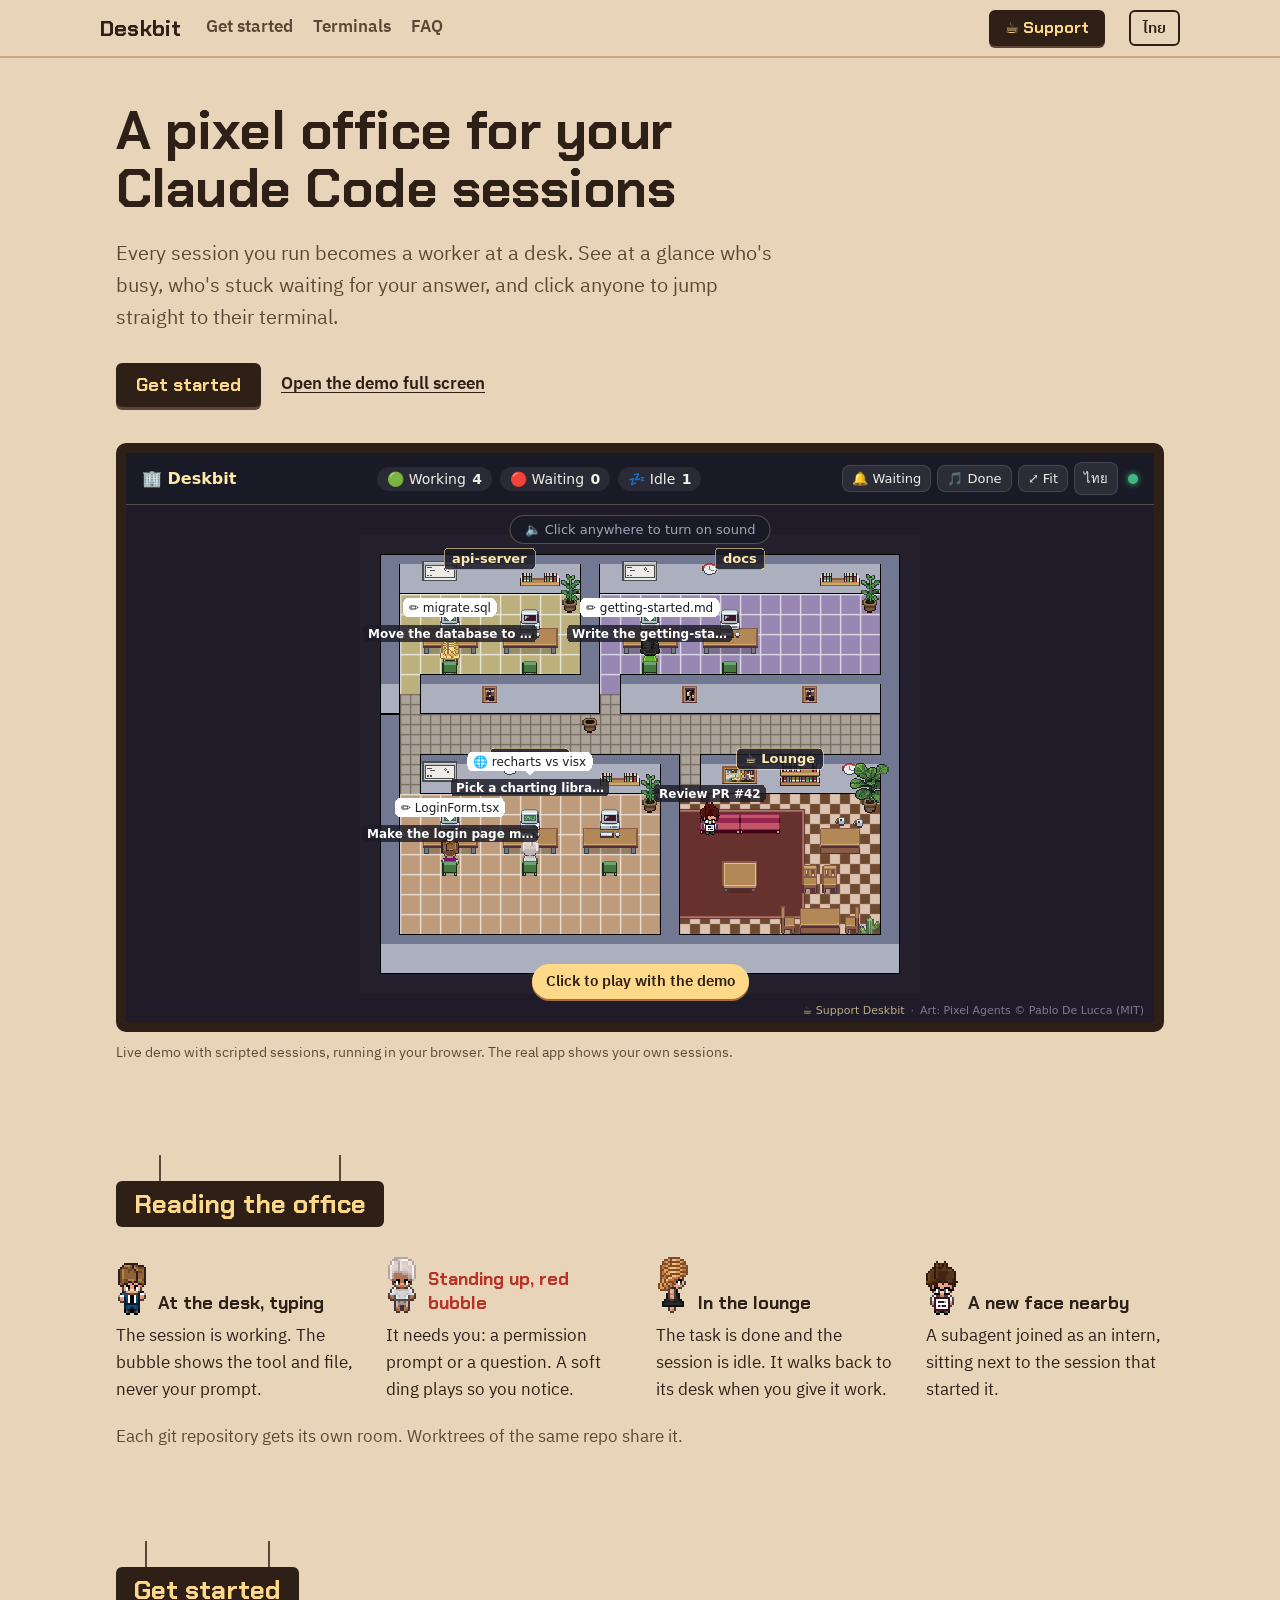
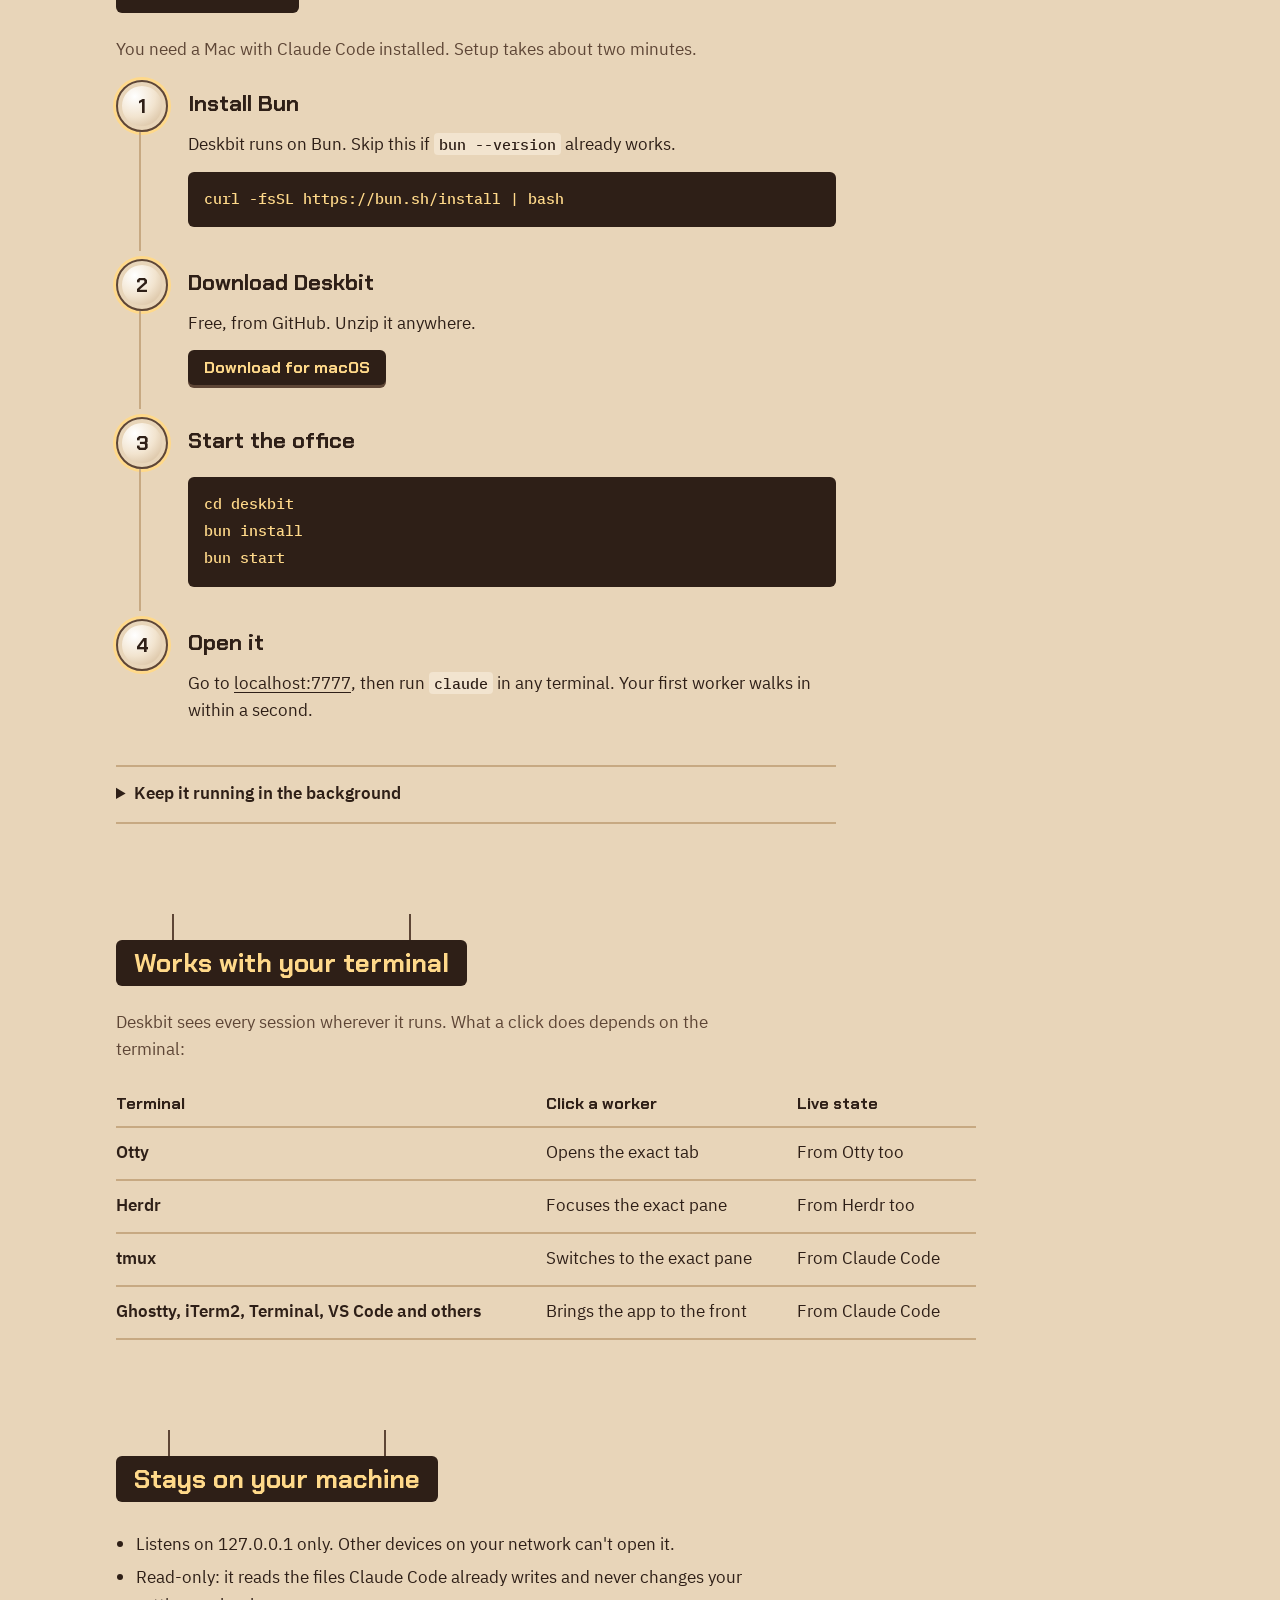
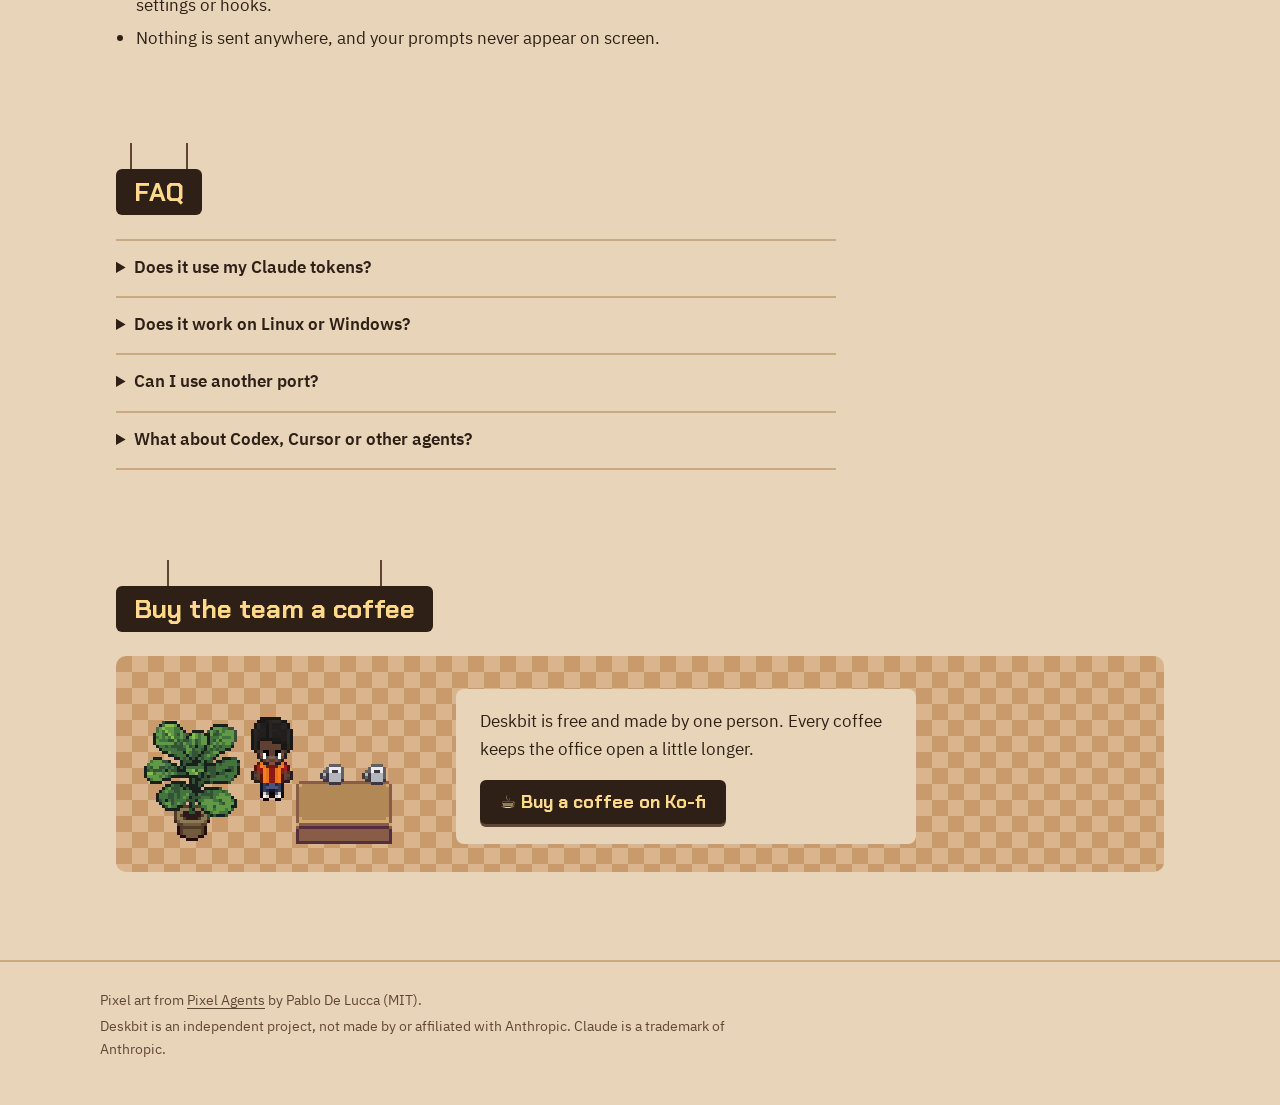
==== index.html @ 95c21952 "Deskbit website 1.0.0 Built from deskbit-app 33d3eb2 (bun scripts/build-site.ts).  Co-Authored-By: C" ====
<!doctype html>
<html lang="en">
  <head>
    <meta charset="utf-8" />
    <meta name="viewport" content="width=device-width, initial-scale=1" />
    <title>Deskbit — a pixel office for your Claude Code sessions</title>
    <meta name="description" content="Every Claude Code session you run becomes a worker at a desk. See who's busy, who's waiting for you, and jump to their terminal." />
    <link rel="icon" href="favicon.ico" sizes="any" />
    <link rel="icon" href="favicon.png" type="image/png" sizes="32x32" />
    <link rel="apple-touch-icon" href="apple-touch-icon.png" />
    <meta name="theme-color" content="#e8d5b9" />
    <meta property="og:type" content="website" />
    <meta property="og:site_name" content="Deskbit" />
    <meta property="og:url" content="https://jrchanakarn.github.io/deskbit/" />
    <meta property="og:title" content="Deskbit — a pixel office for your Claude Code sessions" />
    <meta property="og:description" content="Every session you run becomes a worker at a desk. See who's busy, who needs your answer, and jump to their terminal. Runs on your Mac." />
    <meta property="og:image" content="https://jrchanakarn.github.io/deskbit/og.png" />
    <meta property="og:image:width" content="1200" />
    <meta property="og:image:height" content="630" />
    <meta property="og:image:alt" content="A pixel-art office: rooms named after git repos, workers at desks with speech bubbles, and a lounge." />
    <meta name="twitter:card" content="summary_large_image" />
    <script>
      // pick the language before first paint: ?lang= > saved choice > English
      (function () {
        var asked = new URLSearchParams(location.search).get("lang");
        var saved = null;
        try { saved = localStorage.getItem("deskbit.lang"); } catch (e) {}
        var lang = asked || saved || "en";
        document.documentElement.lang = lang === "th" ? "th" : "en";
      })();
    </script>
    <link rel="preconnect" href="https://fonts.googleapis.com" />
    <link rel="preconnect" href="https://fonts.gstatic.com" crossorigin />
    <link href="https://fonts.googleapis.com/css2?family=Chakra+Petch:wght@500;700&family=IBM+Plex+Mono:wght@500&family=IBM+Plex+Sans+Thai:wght@400;600&display=swap" rel="stylesheet" />
    <link rel="stylesheet" href="site.css" />
  </head>
  <body>
    <header class="bar">
      <a class="logo" href="#top">Deskbit</a>
      <nav>
        <a href="#start"><span data-lang="en">Get started</span><span data-lang="th">เริ่มใช้งาน</span></a>
        <a href="#terminals"><span data-lang="en">Terminals</span><span data-lang="th">เทอร์มินัล</span></a>
        <a href="#faq">FAQ</a>
      </nav>
      <a class="plate small bar-support" href="https://ko-fi.com/jrchanakarn" rel="noopener">☕ <span data-lang="en">Support</span><span data-lang="th">สนับสนุน</span></a>
      <button id="lang" type="button"><span data-lang="en">ไทย</span><span data-lang="th">EN</span></button>
    </header>

    <main id="top">
      <section class="hero">
        <h1>
          <span data-lang="en">A pixel office for your Claude Code sessions</span>
          <span data-lang="th">ออฟฟิศพิกเซลของ Claude Code ทุก session</span>
        </h1>
        <p class="lede" data-lang="en">
          Every session you run becomes a worker at a desk. See at a glance who's busy, who's stuck waiting for your answer,
          and click anyone to jump straight to their terminal.
        </p>
        <p class="lede" data-lang="th">
          ทุก session ที่คุณเปิดจะกลายเป็นพนักงานหนึ่งคนในออฟฟิศ ดูได้ทันทีว่าใครกำลังทำงาน ใครรอคุณตอบอยู่
          แล้วคลิกที่ตัวละครเพื่อกระโดดไปที่เทอร์มินัลของ session นั้นได้เลย
        </p>
        <div class="actions">
          <a class="plate" href="#start"><span data-lang="en">Get started</span><span data-lang="th">เริ่มใช้งาน</span></a>
          <a class="quiet" id="full-demo" href="demo/"><span data-lang="en">Open the demo full screen</span><span data-lang="th">เปิดเดโมเต็มจอ</span></a>
        </div>

        <figure class="window">
          <iframe id="demo" src="demo/" title="Deskbit live demo" loading="eager"></iframe>
          <button class="wake" type="button" id="wake">
            <span data-lang="en">Click to play with the demo</span><span data-lang="th">คลิกเพื่อลองเล่นเดโม</span>
          </button>
          <figcaption>
            <span data-lang="en">Live demo with scripted sessions, running in your browser. The real app shows your own sessions.</span>
            <span data-lang="th">เดโมนี้ใช้ session จำลองที่รันในเบราว์เซอร์ ส่วนแอปจริงจะแสดง session ของคุณเอง</span>
          </figcaption>
        </figure>
      </section>

      <section class="legend" aria-labelledby="legend-title">
        <h2 class="sign" id="legend-title"><span data-lang="en">Reading the office</span><span data-lang="th">ดูออฟฟิศยังไง</span></h2>
        <dl>
          <div>
            <dt><i class="sprite typing" aria-hidden="true"></i><span data-lang="en">At the desk, typing</span><span data-lang="th">นั่งพิมพ์ที่โต๊ะ</span></dt>
            <dd data-lang="en">The session is working. The bubble shows the tool and file, never your prompt.</dd>
            <dd data-lang="th">session กำลังทำงาน บับเบิลบอกเครื่องมือและไฟล์ที่ใช้ ไม่แสดงข้อความที่คุณพิมพ์</dd>
          </div>
          <div class="alert">
            <dt><i class="sprite waiting" aria-hidden="true"></i><span data-lang="en">Standing up, red bubble</span><span data-lang="th">ยืนขึ้นพร้อมบับเบิลแดง</span></dt>
            <dd data-lang="en">It needs you: a permission prompt or a question. A soft ding plays so you notice.</dd>
            <dd data-lang="th">รอคุณอยู่ เช่น ขออนุญาตรันคำสั่ง หรือมีคำถาม จะมีเสียงเตือนเบาๆ ให้รู้ตัว</dd>
          </div>
          <div>
            <dt><i class="sprite idle" aria-hidden="true"></i><span data-lang="en">In the lounge</span><span data-lang="th">อยู่ในห้องพัก</span></dt>
            <dd data-lang="en">The task is done and the session is idle. It walks back to its desk when you give it work.</dd>
            <dd data-lang="th">ทำงานเสร็จแล้วและว่างอยู่ เมื่อสั่งงานใหม่จะเดินกลับไปที่โต๊ะเอง</dd>
          </div>
          <div>
            <dt><i class="sprite intern" aria-hidden="true"></i><span data-lang="en">A new face nearby</span><span data-lang="th">มีคนใหม่มานั่งข้างๆ</span></dt>
            <dd data-lang="en">A subagent joined as an intern, sitting next to the session that started it.</dd>
            <dd data-lang="th">subagent มาช่วยงานในฐานะเด็กฝึกงาน นั่งข้าง session ที่เรียกมา</dd>
          </div>
        </dl>
        <p class="note" data-lang="en">Each git repository gets its own room. Worktrees of the same repo share it.</p>
        <p class="note" data-lang="th">แต่ละ git repo จะได้ห้องของตัวเอง ส่วน worktree ของ repo เดียวกันจะอยู่ห้องเดียวกัน</p>
      </section>

      <section id="start" aria-labelledby="start-title">
        <h2 class="sign" id="start-title"><span data-lang="en">Get started</span><span data-lang="th">เริ่มใช้งาน</span></h2>
        <p class="note" data-lang="en">You need a Mac with Claude Code installed. Setup takes about two minutes.</p>
        <p class="note" data-lang="th">ต้องใช้ Mac ที่ติดตั้ง Claude Code แล้ว ใช้เวลาตั้งค่าประมาณ 2 นาที</p>
        <ol class="floors">
          <li>
            <h3><span data-lang="en">Install Bun</span><span data-lang="th">ติดตั้ง Bun</span></h3>
            <p data-lang="en">Deskbit runs on Bun. Skip this if <code>bun --version</code> already works.</p>
            <p data-lang="th">Deskbit รันบน Bun ถ้าพิมพ์ <code>bun --version</code> แล้วขึ้นเลขเวอร์ชันอยู่แล้ว ข้ามขั้นนี้ได้เลย</p>
            <pre><code>curl -fsSL https://bun.sh/install | bash</code></pre>
          </li>
          <li>
            <h3><span data-lang="en">Download Deskbit</span><span data-lang="th">ดาวน์โหลด Deskbit</span></h3>
            <p data-lang="en">Free, from GitHub. Unzip it anywhere.</p>
            <p data-lang="th">โหลดฟรีจาก GitHub แล้วแตกไฟล์ไว้ที่ไหนก็ได้</p>
            <a class="plate small" href="https://github.com/JRChanakarn/deskbit/releases/latest" rel="noopener"><span data-lang="en">Download for macOS</span><span data-lang="th">ดาวน์โหลดสำหรับ macOS</span></a>
          </li>
          <li>
            <h3><span data-lang="en">Start the office</span><span data-lang="th">เปิดออฟฟิศ</span></h3>
            <pre><code>cd deskbit
bun install
bun start</code></pre>
          </li>
          <li>
            <h3><span data-lang="en">Open it</span><span data-lang="th">เปิดดู</span></h3>
            <p data-lang="en">Go to <a href="http://localhost:7777">localhost:7777</a>, then run <code>claude</code> in any terminal. Your first worker walks in within a second.</p>
            <p data-lang="th">เข้า <a href="http://localhost:7777">localhost:7777</a> แล้วเปิด <code>claude</code> ในเทอร์มินัลไหนก็ได้ พนักงานคนแรกจะเดินเข้ามาภายในวินาทีเดียว</p>
          </li>
        </ol>
        <details class="extra">
          <summary><span data-lang="en">Keep it running in the background</span><span data-lang="th">ให้รันเบื้องหลังตลอด</span></summary>
          <p data-lang="en">Start Deskbit at login so the office is always one tab away:</p>
          <p data-lang="th">ให้ Deskbit เปิดเองทุกครั้งที่ล็อกอิน จะได้เปิดแท็บดูได้ตลอด</p>
          <pre><code>zsh scripts/autostart.sh install</code></pre>
          <p data-lang="en">To stop it, run the same command with <code>uninstall</code>.</p>
          <p data-lang="th">ถ้าจะเลิกใช้ รันคำสั่งเดิมแต่เปลี่ยนเป็น <code>uninstall</code></p>
        </details>
      </section>

      <section id="terminals" aria-labelledby="terminals-title">
        <h2 class="sign" id="terminals-title"><span data-lang="en">Works with your terminal</span><span data-lang="th">ใช้กับเทอร์มินัลของคุณได้</span></h2>
        <p class="note" data-lang="en">Deskbit sees every session wherever it runs. What a click does depends on the terminal:</p>
        <p class="note" data-lang="th">Deskbit เห็นทุก session ไม่ว่าจะเปิดในเทอร์มินัลไหน ส่วนการคลิกจะทำอะไรได้ขึ้นอยู่กับเทอร์มินัล</p>
        <table>
          <thead>
            <tr>
              <th><span data-lang="en">Terminal</span><span data-lang="th">เทอร์มินัล</span></th>
              <th><span data-lang="en">Click a worker</span><span data-lang="th">คลิกที่พนักงาน</span></th>
              <th><span data-lang="en">Live state</span><span data-lang="th">สถานะสด</span></th>
            </tr>
          </thead>
          <tbody>
            <tr>
              <td>Otty</td>
              <td><span data-lang="en">Opens the exact tab</span><span data-lang="th">เปิดแท็บนั้นตรงๆ</span></td>
              <td><span data-lang="en">From Otty too</span><span data-lang="th">ใช้ข้อมูลจาก Otty ด้วย</span></td>
            </tr>
            <tr>
              <td>Herdr</td>
              <td><span data-lang="en">Focuses the exact pane</span><span data-lang="th">โฟกัส pane นั้นตรงๆ</span></td>
              <td><span data-lang="en">From Herdr too</span><span data-lang="th">ใช้ข้อมูลจาก Herdr ด้วย</span></td>
            </tr>
            <tr>
              <td>tmux</td>
              <td><span data-lang="en">Switches to the exact pane</span><span data-lang="th">สลับไป pane นั้นตรงๆ</span></td>
              <td><span data-lang="en">From Claude Code</span><span data-lang="th">จาก Claude Code</span></td>
            </tr>
            <tr>
              <td><span data-lang="en">Ghostty, iTerm2, Terminal, VS Code and others</span><span data-lang="th">Ghostty, iTerm2, Terminal, VS Code และอื่นๆ</span></td>
              <td><span data-lang="en">Brings the app to the front</span><span data-lang="th">ดึงแอปขึ้นมาข้างหน้า</span></td>
              <td><span data-lang="en">From Claude Code</span><span data-lang="th">จาก Claude Code</span></td>
            </tr>
          </tbody>
        </table>
      </section>

      <section class="private" aria-labelledby="private-title">
        <h2 class="sign" id="private-title"><span data-lang="en">Stays on your machine</span><span data-lang="th">ข้อมูลอยู่ในเครื่องคุณ</span></h2>
        <ul>
          <li data-lang="en">Listens on 127.0.0.1 only. Other devices on your network can't open it.</li>
          <li data-lang="th">รับการเชื่อมต่อจาก 127.0.0.1 เท่านั้น เครื่องอื่นในเครือข่ายเปิดไม่ได้</li>
          <li data-lang="en">Read-only: it reads the files Claude Code already writes and never changes your settings or hooks.</li>
          <li data-lang="th">อ่านอย่างเดียว ใช้แค่ไฟล์ที่ Claude Code เขียนไว้อยู่แล้ว ไม่แตะ settings หรือ hooks ของคุณ</li>
          <li data-lang="en">Nothing is sent anywhere, and your prompts never appear on screen.</li>
          <li data-lang="th">ไม่ส่งข้อมูลออกไปที่ไหน และไม่แสดงข้อความที่คุณพิมพ์สั่ง Claude บนจอ</li>
        </ul>
      </section>

      <section id="faq" aria-labelledby="faq-title">
        <h2 class="sign" id="faq-title">FAQ</h2>
        <details>
          <summary><span data-lang="en">Does it use my Claude tokens?</span><span data-lang="th">เปลือง token ของ Claude ไหม</span></summary>
          <p data-lang="en">No. It only reads files on your disk. It never talks to Claude.</p>
          <p data-lang="th">ไม่เปลืองเลย มันแค่อ่านไฟล์ในเครื่อง ไม่ได้คุยกับ Claude</p>
        </details>
        <details>
          <summary><span data-lang="en">Does it work on Linux or Windows?</span><span data-lang="th">ใช้บน Linux หรือ Windows ได้ไหม</span></summary>
          <p data-lang="en">It's built and tested on macOS. On Linux the office works and tmux and Herdr panes can be focused, but it's less tested. Windows isn't supported yet.</p>
          <p data-lang="th">ทำและทดสอบบน macOS บน Linux ตัวออฟฟิศใช้ได้ และคลิกไป pane ของ tmux กับ Herdr ได้ แต่ยังทดสอบไม่มาก ส่วน Windows ยังไม่รองรับ</p>
        </details>
        <details>
          <summary><span data-lang="en">Can I use another port?</span><span data-lang="th">เปลี่ยนพอร์ตได้ไหม</span></summary>
          <p data-lang="en">Yes: <code>PORT=8080 bun start</code>. If you moved Claude's folder with <code>CLAUDE_CONFIG_DIR</code>, Deskbit follows it.</p>
          <p data-lang="th">ได้ ใช้ <code>PORT=8080 bun start</code> และถ้าคุณย้ายโฟลเดอร์ของ Claude ด้วย <code>CLAUDE_CONFIG_DIR</code> ตัว Deskbit ก็จะตามไปอ่านที่นั่นเอง</p>
        </details>
        <details>
          <summary><span data-lang="en">What about Codex, Cursor or other agents?</span><span data-lang="th">ใช้กับ Codex, Cursor หรือ agent อื่นได้ไหม</span></summary>
          <p data-lang="en">Claude Code only for now.</p>
          <p data-lang="th">ตอนนี้รองรับเฉพาะ Claude Code</p>
        </details>
      </section>

      <section class="counter" id="support" aria-labelledby="counter-title">
        <h2 class="sign" id="counter-title"><span data-lang="en">Buy the team a coffee</span><span data-lang="th">เลี้ยงกาแฟทีมหน่อย</span></h2>
        <div class="counter-scene">
          <div class="counter-art" aria-hidden="true">
            <i class="px plant"></i>
            <i class="px barista"></i>
            <i class="px table"><i class="px cup one"></i><i class="px cup two"></i></i>
          </div>
          <div class="counter-copy">
            <p data-lang="en">Deskbit is free and made by one person. Every coffee keeps the office open a little longer.</p>
            <p data-lang="th">Deskbit ใช้ฟรีและทำโดยคนคนเดียว กาแฟทุกแก้วช่วยให้ออฟฟิศนี้เปิดต่อไปได้อีกหน่อย</p>
            <a class="plate" href="https://ko-fi.com/jrchanakarn" rel="noopener"><span data-lang="en">☕ Buy a coffee on Ko-fi</span><span data-lang="th">☕ เลี้ยงกาแฟผ่าน Ko-fi</span></a>
          </div>
        </div>
      </section>
    </main>

    <footer>
      <p>
        <span data-lang="en">Pixel art from</span><span data-lang="th">ภาพพิกเซลจาก</span>
        <a href="https://github.com/pixel-agents-hq/pixel-agents" rel="noopener">Pixel Agents</a>
        <span data-lang="en">by Pablo De Lucca (MIT).</span><span data-lang="th">โดย Pablo De Lucca (MIT)</span>
      </p>
      <p>
        <span data-lang="en">Deskbit is an independent project, not made by or affiliated with Anthropic. Claude is a trademark of Anthropic.</span>
        <span data-lang="th">Deskbit เป็นโปรเจกต์อิสระ ไม่ได้ทำโดยหรือเกี่ยวข้องกับ Anthropic ส่วน Claude เป็นเครื่องหมายการค้าของ Anthropic</span>
      </p>
    </footer>

    <script src="site.js"></script>
  </body>
</html>
---- site.css ----
/* Deskbit's lobby: oak walls, espresso room signs with honey lettering, elevator buttons for steps. */
:root {
  --wall: #e8d5b9;
  --wall-light: #f2e4cf;
  --wall-deep: #c7a982;
  --night: #2e1f17;
  --ink-soft: #5e4636;
  --sign: #ffd98a;
  --alert: #b83227;
  --desk: #a86b3c;
  --floor-a: #d9b48c;
  --floor-b: #c99a6b;
  --display: "Chakra Petch", "IBM Plex Sans Thai", system-ui, sans-serif;
  --body: "IBM Plex Sans Thai", system-ui, sans-serif;
  --mono: "IBM Plex Mono", ui-monospace, monospace;
}

/* one language at a time */
html[lang="en"] [data-lang="th"],
html[lang="th"] [data-lang="en"] {
  display: none !important;
}

* {
  box-sizing: border-box;
}

html {
  scroll-behavior: smooth;
}

body {
  margin: 0;
  background: var(--wall);
  color: var(--night);
  font: 400 17px/1.6 var(--body);
}

a {
  color: inherit;
  text-underline-offset: 3px;
}

:focus-visible {
  outline: 3px solid var(--night);
  outline-offset: 3px;
}

code {
  font: 500 0.9em var(--mono);
  background: var(--wall-light);
  padding: 1px 5px;
  border-radius: 4px;
}

pre {
  margin: 12px 0 0;
  padding: 14px 16px;
  background: var(--night);
  color: var(--sign);
  border-radius: 6px;
  overflow-x: auto;
}

pre code {
  background: none;
  padding: 0;
  color: inherit;
  font-size: 15px;
  line-height: 1.5;
}

/* ── top bar ── */

.bar {
  position: sticky;
  top: 0;
  z-index: 10;
  display: flex;
  align-items: center;
  gap: 24px;
  padding: 10px max(16px, calc((100vw - 1080px) / 2));
  background: var(--wall);
  border-bottom: 2px solid var(--wall-deep);
}

.logo {
  font: 700 22px var(--display);
  text-decoration: none;
  letter-spacing: 0.01em;
}

.bar nav {
  display: flex;
  gap: 20px;
  flex: 1;
}

.bar nav a {
  text-decoration: none;
  font-weight: 600;
  color: var(--ink-soft);
}

.bar nav a:hover {
  color: var(--night);
}

/* Support and the language toggle sit side by side: same height, same corners */
.bar-support,
#lang {
  height: 36px;
  display: inline-flex;
  align-items: center;
  gap: 6px;
  border-radius: 6px;
}

#lang {
  font: 600 15px var(--body);
  background: none;
  border: 2px solid var(--night);
  padding: 0 12px;
  cursor: pointer;
  color: var(--night);
}

main {
  max-width: 1080px;
  margin: 0 auto;
  padding: 0 16px;
}

section {
  margin: 0 0 88px;
}

/* ── hero ── */

.hero {
  padding-top: 44px;
}

h1 {
  font: 700 clamp(34px, 5vw, 54px) / 1.08 var(--display);
  margin: 0;
  max-width: 20ch;
  letter-spacing: -0.01em;
}

html[lang="th"] h1 {
  line-height: 1.25;
  max-width: 18ch;
}

.lede {
  font-size: 20px;
  max-width: 56ch;
  margin: 20px 0 0;
  color: var(--ink-soft);
}

.actions {
  display: flex;
  flex-wrap: wrap;
  align-items: center;
  gap: 20px;
  margin: 28px 0 36px;
}

/* a room sign: dark plate, yellow lettering */
.plate {
  display: inline-block;
  font: 700 18px var(--display);
  color: var(--sign);
  background: var(--night);
  padding: 10px 20px;
  border-radius: 6px;
  text-decoration: none;
  box-shadow: 0 3px 0 var(--ink-soft);
}

.plate:hover {
  transform: translateY(1px);
  box-shadow: 0 2px 0 var(--ink-soft);
}

.plate.small {
  font-size: 16px;
  padding: 7px 16px;
}

.floors .plate {
  margin-top: 12px;
}

.quiet {
  font-weight: 600;
}

/* the window into the office */
.window {
  position: relative;
  margin: 0;
}

.window iframe {
  display: block;
  width: 100%;
  aspect-ratio: 16 / 9;
  min-height: 320px;
  border: 10px solid var(--night);
  border-radius: 10px;
  background: var(--night);
}

.wake {
  position: absolute;
  inset: 0 0 auto 0;
  height: calc(100% - 40px);
  width: 100%;
  border: 0;
  background: transparent;
  cursor: pointer;
  display: flex;
  align-items: flex-end;
  justify-content: center;
  padding-bottom: 26px;
  font: 600 15px var(--body);
  color: var(--night);
}

.wake span {
  background: var(--sign);
  padding: 5px 14px;
  border-radius: 999px;
  box-shadow: 0 2px 0 var(--desk);
}

.window figcaption {
  margin-top: 10px;
  font-size: 14px;
  color: var(--ink-soft);
}

/* ── section signs ── */

.sign {
  position: relative;
  display: inline-block;
  font: 700 26px var(--display);
  color: var(--sign);
  background: var(--night);
  padding: 6px 18px;
  border-radius: 6px;
  margin: 28px 0 24px;
}

/* the two wires it hangs from */
.sign::before,
.sign::after {
  content: "";
  position: absolute;
  top: -26px;
  width: 2px;
  height: 26px;
  background: var(--ink-soft);
}

.sign::before {
  left: 16%;
}

.sign::after {
  right: 16%;
}

.note {
  max-width: 64ch;
  color: var(--ink-soft);
  margin: 0 0 16px;
}

/* ── legend ── */

.legend dl {
  display: grid;
  grid-template-columns: repeat(auto-fit, minmax(200px, 1fr));
  gap: 28px 32px;
  margin: 0 0 20px;
}

.legend dt {
  display: flex;
  align-items: flex-end;
  gap: 10px;
  font: 700 18px var(--display);
}

.legend dd {
  margin: 8px 0 0;
  max-width: 34ch;
}

.legend .alert dt {
  color: var(--alert);
}

/* sprites cut from the Pixel Agents sheets: 16×32 frames, 7 columns, rows down/up/right */
.sprite {
  flex: none;
  width: 32px;
  height: 64px;
  background-size: 224px 192px;
  image-rendering: pixelated;
}

.sprite.typing {
  background-image: url("demo/assets/characters/char_0.png");
  background-position: -96px 0;
}

.sprite.waiting {
  background-image: url("demo/assets/characters/char_3.png");
  background-position: -32px 0;
}

.sprite.idle {
  background-image: url("demo/assets/characters/char_1.png");
  background-position: -32px -128px;
}

.sprite.intern {
  background-image: url("demo/assets/characters/char_4.png");
  background-position: -160px 0;
}

/* ── getting started: elevator buttons ── */

.floors {
  list-style: none;
  counter-reset: floor;
  margin: 8px 0 0;
  padding: 0;
  max-width: 720px;
}

.floors li {
  counter-increment: floor;
  position: relative;
  padding: 0 0 32px 72px;
}

/* the shaft between floors */
.floors li:not(:last-child)::after {
  content: "";
  position: absolute;
  left: 23px;
  top: 52px;
  bottom: 8px;
  width: 2px;
  background: var(--wall-deep);
}

.floors li::before {
  content: counter(floor);
  position: absolute;
  left: 0;
  top: 0;
  width: 48px;
  height: 48px;
  display: grid;
  place-items: center;
  font: 700 20px var(--display);
  color: var(--night);
  background: radial-gradient(circle at 35% 30%, #fff 0, var(--wall-light) 45%, var(--wall-deep) 100%);
  border: 2px solid var(--ink-soft);
  border-radius: 50%;
  box-shadow: inset 0 0 0 4px var(--wall), 0 0 0 3px var(--sign);
}

.floors h3 {
  font: 700 22px/48px var(--display);
  margin: 0;
}

.floors p {
  margin: 4px 0 0;
}

details {
  max-width: 720px;
  border-top: 2px solid var(--wall-deep);
  padding: 14px 0;
}

details:last-of-type {
  border-bottom: 2px solid var(--wall-deep);
}

summary {
  cursor: pointer;
  font-weight: 600;
}

details p {
  margin: 10px 0 0;
  max-width: 64ch;
}

.extra {
  margin-top: 8px;
}

/* ── terminals ── */

table {
  width: 100%;
  max-width: 860px;
  border-collapse: collapse;
}

th,
td {
  text-align: left;
  padding: 12px 16px 12px 0;
  border-bottom: 2px solid var(--wall-deep);
  vertical-align: top;
}

th {
  font: 700 16px var(--display);
}

td:first-child {
  font-weight: 600;
}

/* ── privacy ── */

.private ul {
  margin: 0;
  padding-left: 20px;
  max-width: 64ch;
}

.private li {
  margin: 6px 0;
}


/* ── support: the lounge's coffee counter ── */

.bar-support {
  font-size: 15px;
  padding: 0 14px;
  /* a shorter shadow so it lines up with the outlined toggle */
  box-shadow: 0 2px 0 var(--ink-soft);
}

.counter-scene {
  display: flex;
  flex-wrap: wrap;
  align-items: flex-end;
  gap: 32px 56px;
  padding: 28px;
  border-radius: 10px;
  /* the lounge's checker floor */
  background: repeating-conic-gradient(var(--floor-a) 0 25%, var(--floor-b) 0 50%) 0 0 / 32px 32px;
}

.counter-copy {
  max-width: 46ch;
  background: var(--wall);
  border-radius: 8px;
  padding: 20px 24px;
}

.counter-copy p {
  margin: 0 0 16px;
}

.counter-art {
  position: relative;
  width: 256px;
  height: 160px;
  flex: none;
}

/* furniture at 3×, characters cut from 16×32 sheet frames */
.px {
  position: absolute;
  display: block;
  image-rendering: pixelated;
  background-repeat: no-repeat;
  background-size: 100% 100%;
}

.px.plant {
  left: 0;
  bottom: 0;
  width: 96px;
  height: 144px;
  background-image: url("demo/assets/furniture/LARGE_PLANT/LARGE_PLANT.png");
}

.px.barista {
  left: 104px;
  bottom: 40px;
  width: 48px;
  height: 96px;
  background-image: url("demo/assets/characters/char_2.png");
  background-size: 336px 288px;
  background-position: -48px 0;
}

.px.table {
  left: 152px;
  bottom: 0;
  width: 96px;
  height: 96px;
  background-image: url("demo/assets/furniture/SMALL_TABLE/SMALL_TABLE_FRONT.png");
}

.px.cup {
  top: 16px;
  width: 48px;
  height: 48px;
  background-image: url("demo/assets/furniture/COFFEE/COFFEE.png");
}

.px.cup.two {
  left: 42px;
}

footer {
  border-top: 2px solid var(--wall-deep);
  padding: 24px max(16px, calc((100vw - 1080px) / 2)) 40px;
  font-size: 14px;
  color: var(--ink-soft);
}

footer p {
  margin: 4px 0;
  max-width: 80ch;
}

@media (max-width: 640px) {
  body {
    font-size: 16px;
  }

  .bar {
    gap: 12px;
  }

  .bar nav {
    gap: 12px;
    font-size: 14px;
  }

  .bar nav a[href="#terminals"],
  .bar-support {
    display: none;
  }

  .window iframe {
    aspect-ratio: 4 / 5;
    border-width: 6px;
  }

  .floors li {
    padding-left: 60px;
  }

  th,
  td {
    padding-right: 10px;
    font-size: 15px;
  }
}

@media (prefers-reduced-motion: reduce) {
  html {
    scroll-behavior: auto;
  }

  .plate:hover {
    transform: none;
  }
}
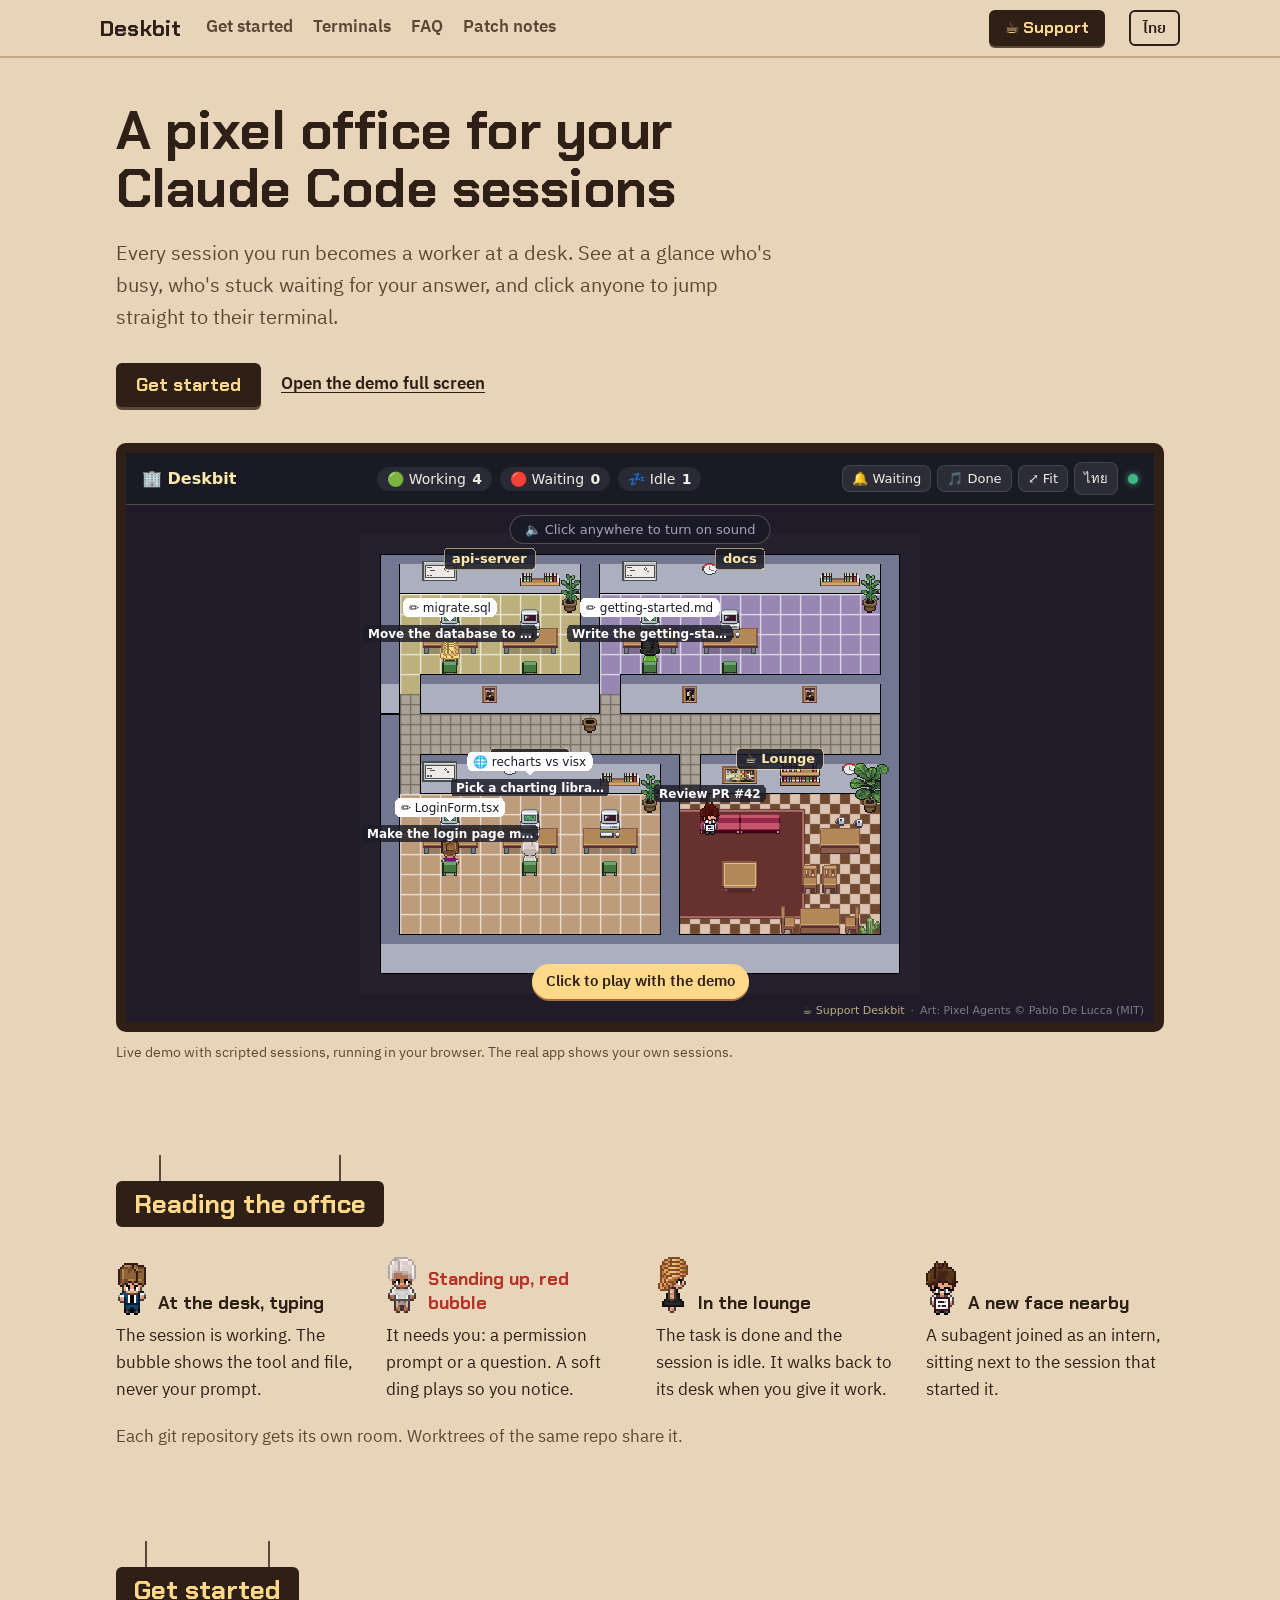
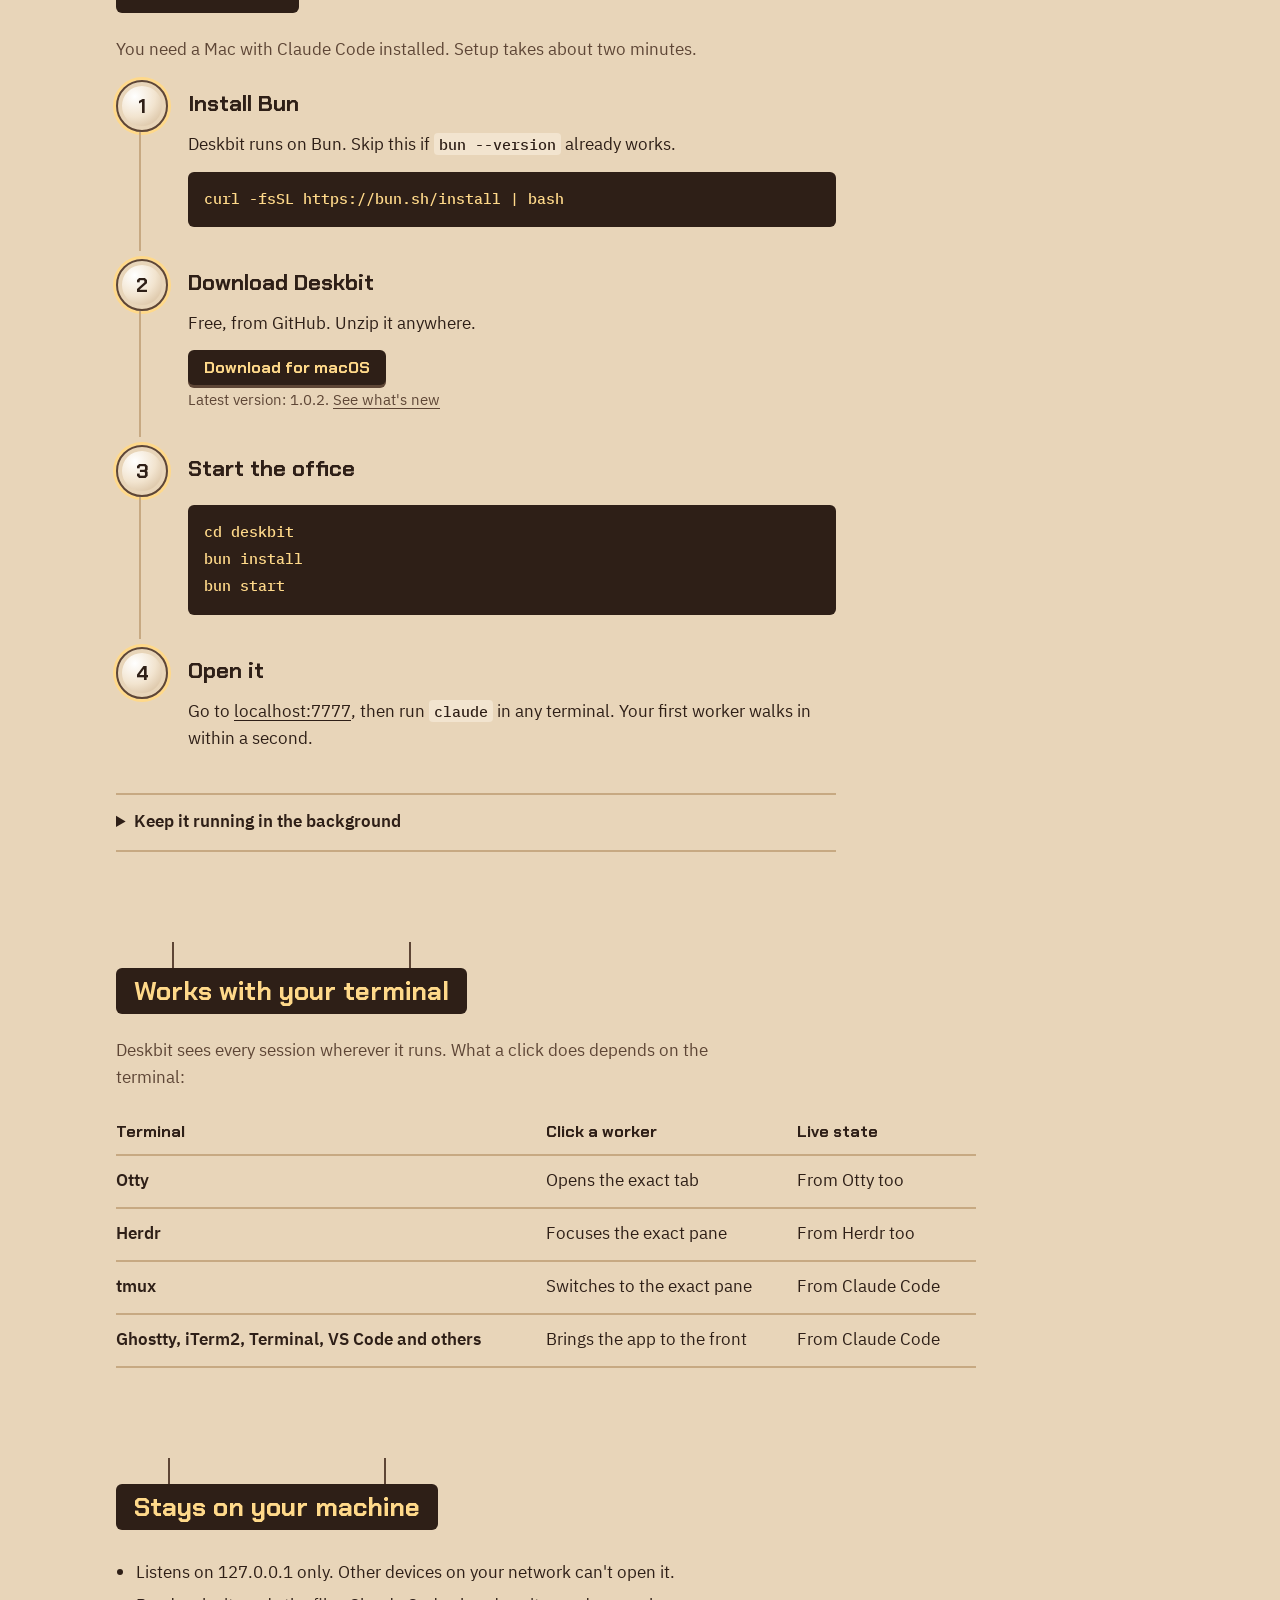
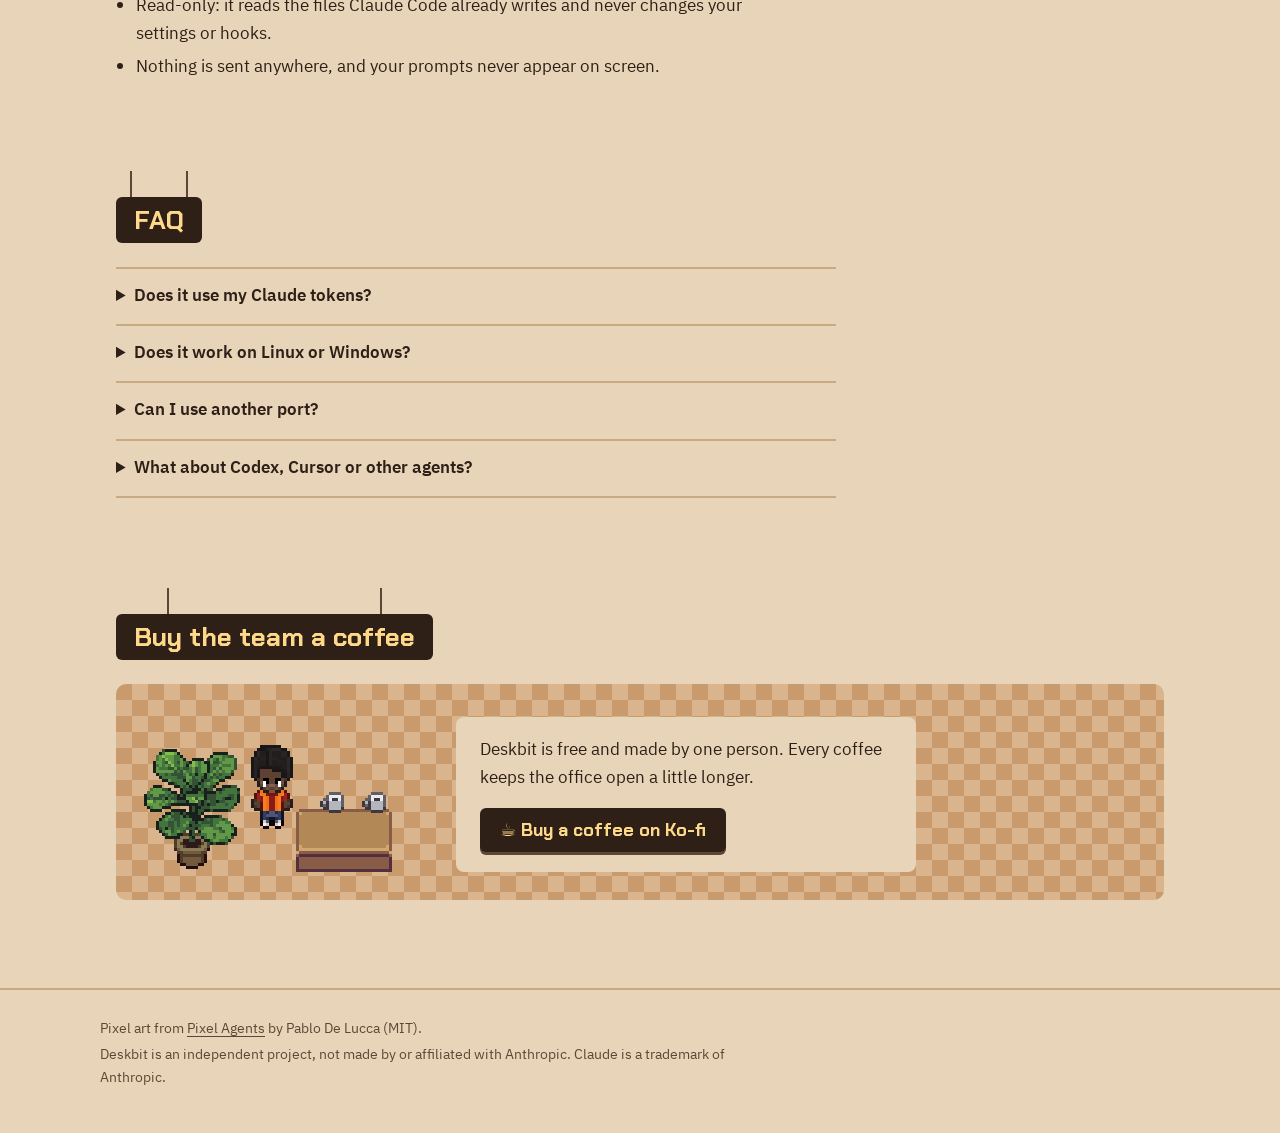
==== commit 60fd1511: "Website: patch notes page, Deskbit 1.0.2 Built from deskbit-app 983d427 (bun scripts/build-site.ts)." ====
--- a/index.html
+++ b/index.html
@@ -41,6 +41,7 @@
         <a href="#start"><span data-lang="en">Get started</span><span data-lang="th">เริ่มใช้งาน</span></a>
         <a href="#terminals"><span data-lang="en">Terminals</span><span data-lang="th">เทอร์มินัล</span></a>
         <a href="#faq">FAQ</a>
+        <a href="patch-notes.html"><span data-lang="en">Patch notes</span><span data-lang="th">อัปเดต</span></a>
       </nav>
       <a class="plate small bar-support" href="https://ko-fi.com/jrchanakarn" rel="noopener">☕ <span data-lang="en">Support</span><span data-lang="th">สนับสนุน</span></a>
       <button id="lang" type="button"><span data-lang="en">ไทย</span><span data-lang="th">EN</span></button>
@@ -121,6 +122,8 @@
             <p data-lang="en">Free, from GitHub. Unzip it anywhere.</p>
             <p data-lang="th">โหลดฟรีจาก GitHub แล้วแตกไฟล์ไว้ที่ไหนก็ได้</p>
             <a class="plate small" href="https://github.com/JRChanakarn/deskbit/releases/latest" rel="noopener"><span data-lang="en">Download for macOS</span><span data-lang="th">ดาวน์โหลดสำหรับ macOS</span></a>
+            <p class="version" data-lang="en">Latest version: 1.0.2. <a href="patch-notes.html">See what's new</a></p>
+            <p class="version" data-lang="th">เวอร์ชันล่าสุด 1.0.2 <a href="patch-notes.html">ดูว่ามีอะไรใหม่</a></p>
           </li>
           <li>
             <h3><span data-lang="en">Start the office</span><span data-lang="th">เปิดออฟฟิศ</span></h3>
--- a/site.css
+++ b/site.css
@@ -97,6 +97,7 @@
 }
 
 .bar nav a {
+  white-space: nowrap;
   text-decoration: none;
   font-weight: 600;
   color: var(--ink-soft);
@@ -436,6 +437,85 @@
   font-weight: 600;
 }
 
+/* ── patch notes ── */
+
+.notes-page {
+  padding-top: 40px;
+}
+
+.releases {
+  margin: 28px 0 88px;
+  max-width: 760px;
+}
+
+/* a timeline: one stop per version, newest on top */
+.release {
+  position: relative;
+  padding: 0 0 36px 30px;
+  border-left: 2px solid var(--wall-deep);
+}
+
+.release:last-child {
+  border-left-color: transparent;
+}
+
+.release::before {
+  content: "";
+  position: absolute;
+  left: -9px;
+  top: 6px;
+  width: 12px;
+  height: 12px;
+  border-radius: 50%;
+  background: var(--sign);
+  border: 2px solid var(--night);
+}
+
+.release h2 {
+  display: flex;
+  align-items: center;
+  gap: 10px;
+  margin: 0;
+  font: 700 26px/1.1 var(--display);
+}
+
+.release time {
+  display: block;
+  margin: 4px 0 10px;
+  font-size: 15px;
+  color: var(--ink-soft);
+}
+
+.release ul {
+  margin: 0;
+  padding-left: 20px;
+}
+
+.release li {
+  margin: 6px 0;
+  max-width: 64ch;
+}
+
+.latest {
+  font: 600 13px var(--body);
+  color: var(--sign);
+  background: var(--night);
+  padding: 2px 10px;
+  border-radius: 999px;
+}
+
+.version {
+  margin: 10px 0 0;
+  font-size: 15px;
+  color: var(--ink-soft);
+}
+
+.bar nav a[aria-current="page"] {
+  color: var(--night);
+  text-decoration: underline;
+  text-underline-offset: 6px;
+}
+
 /* ── privacy ── */
 
 .private ul {
@@ -559,7 +639,9 @@
     font-size: 14px;
   }
 
-  .bar nav a[href="#terminals"],
+  /* phones keep the two links people need first */
+  .bar nav a[href$="#terminals"],
+  .bar nav a[href$="#faq"],
   .bar-support {
     display: none;
   }
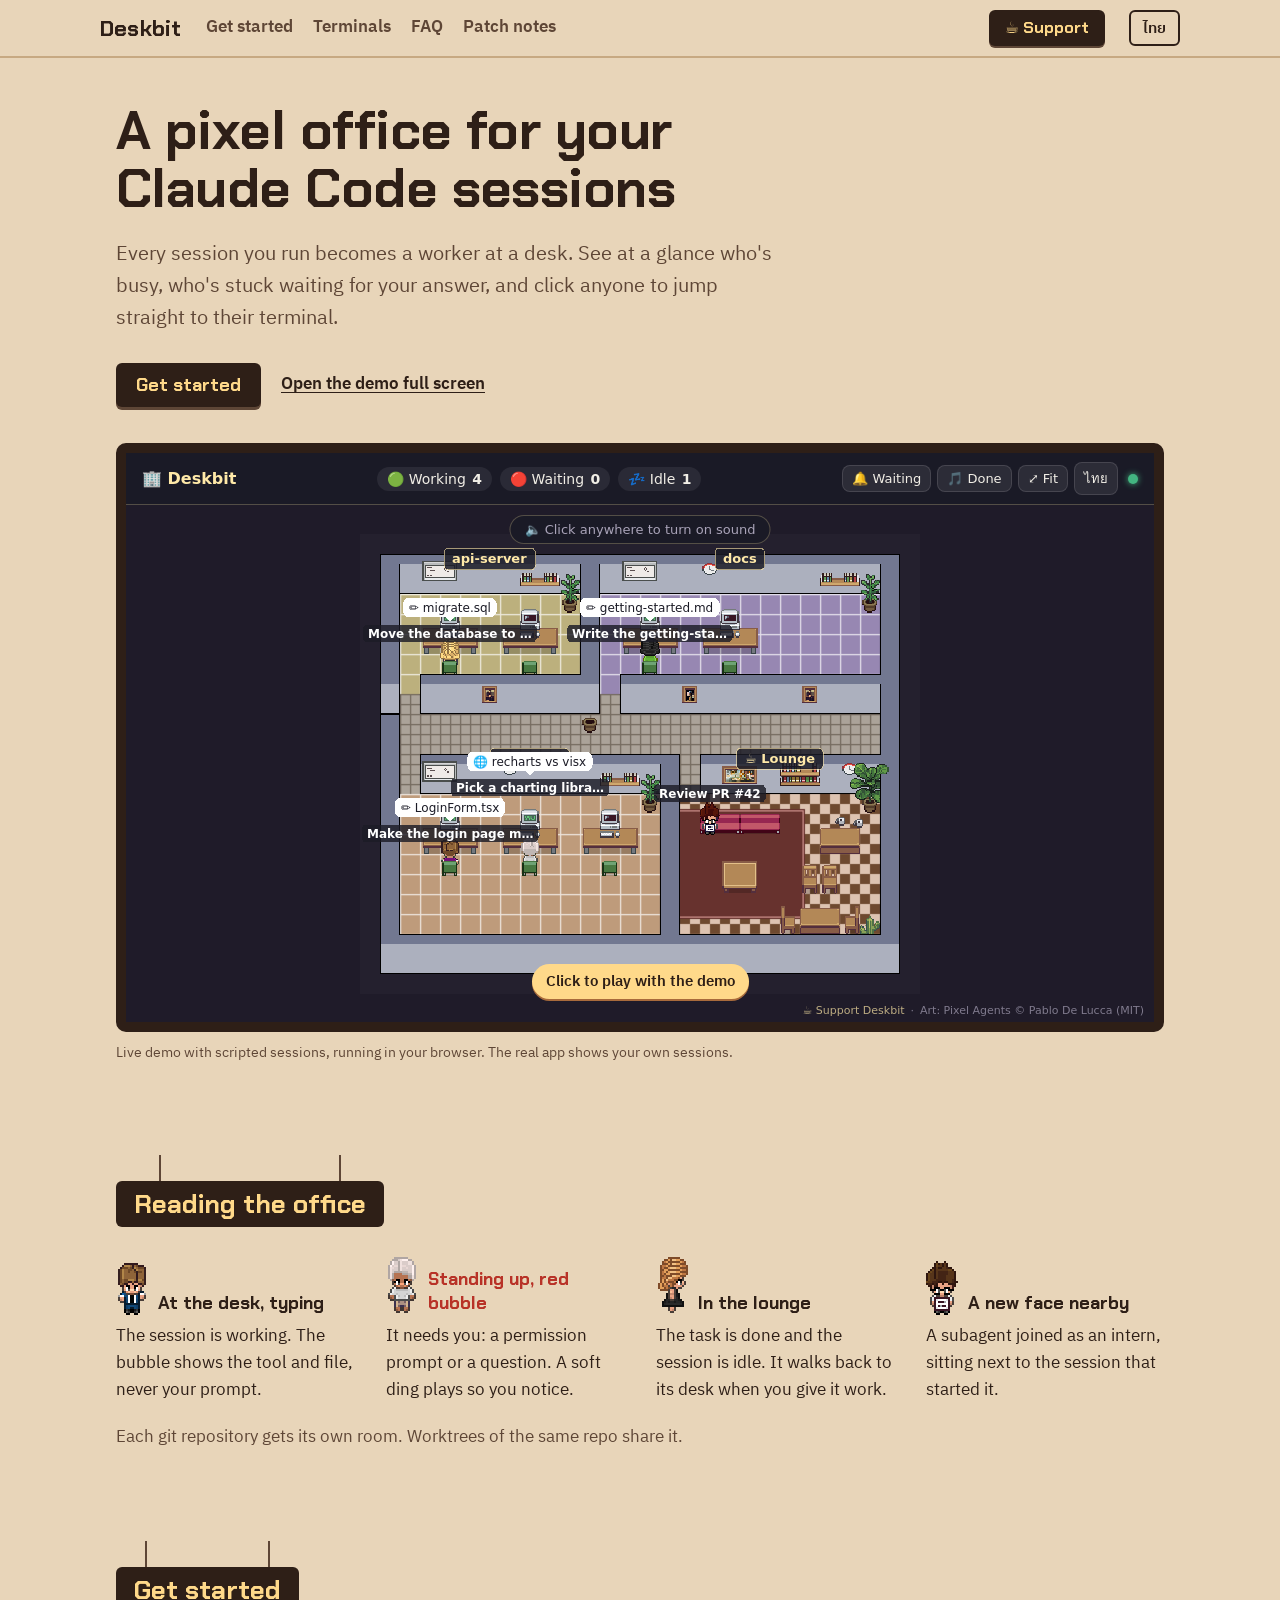
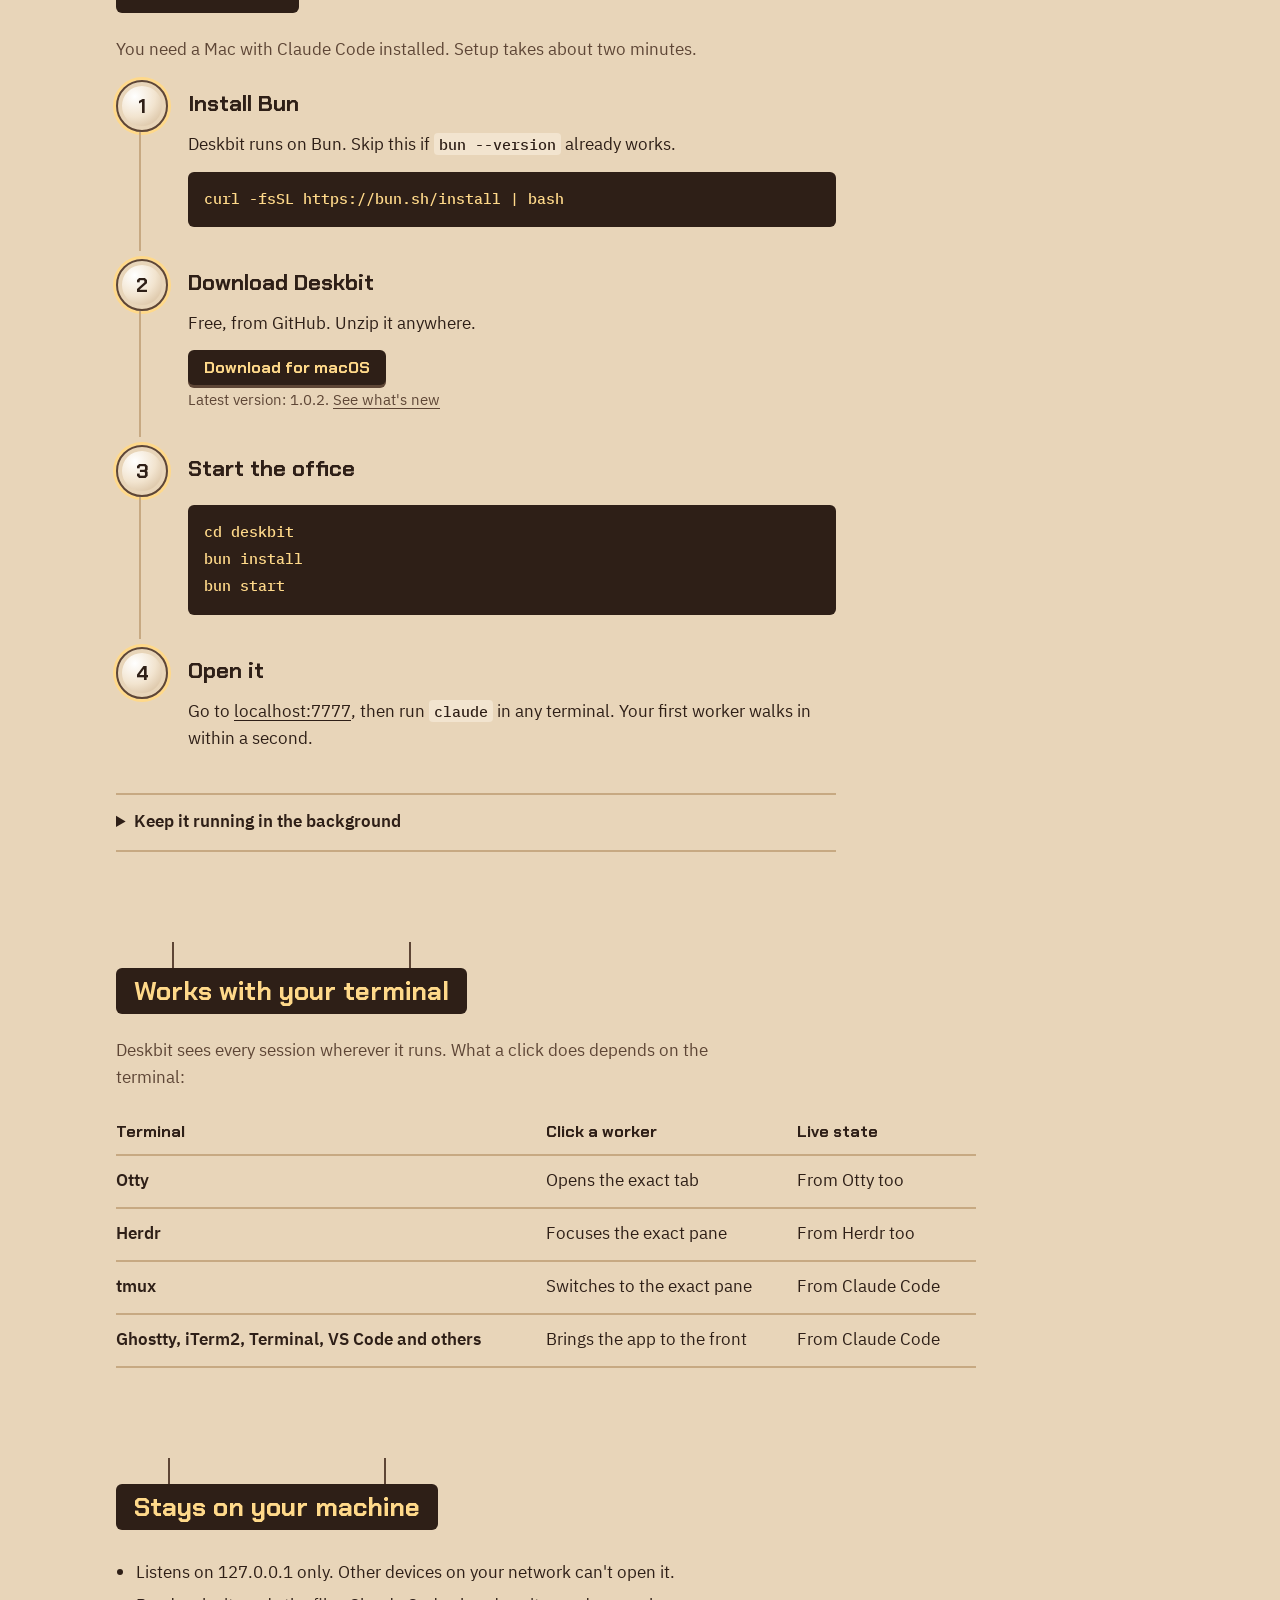
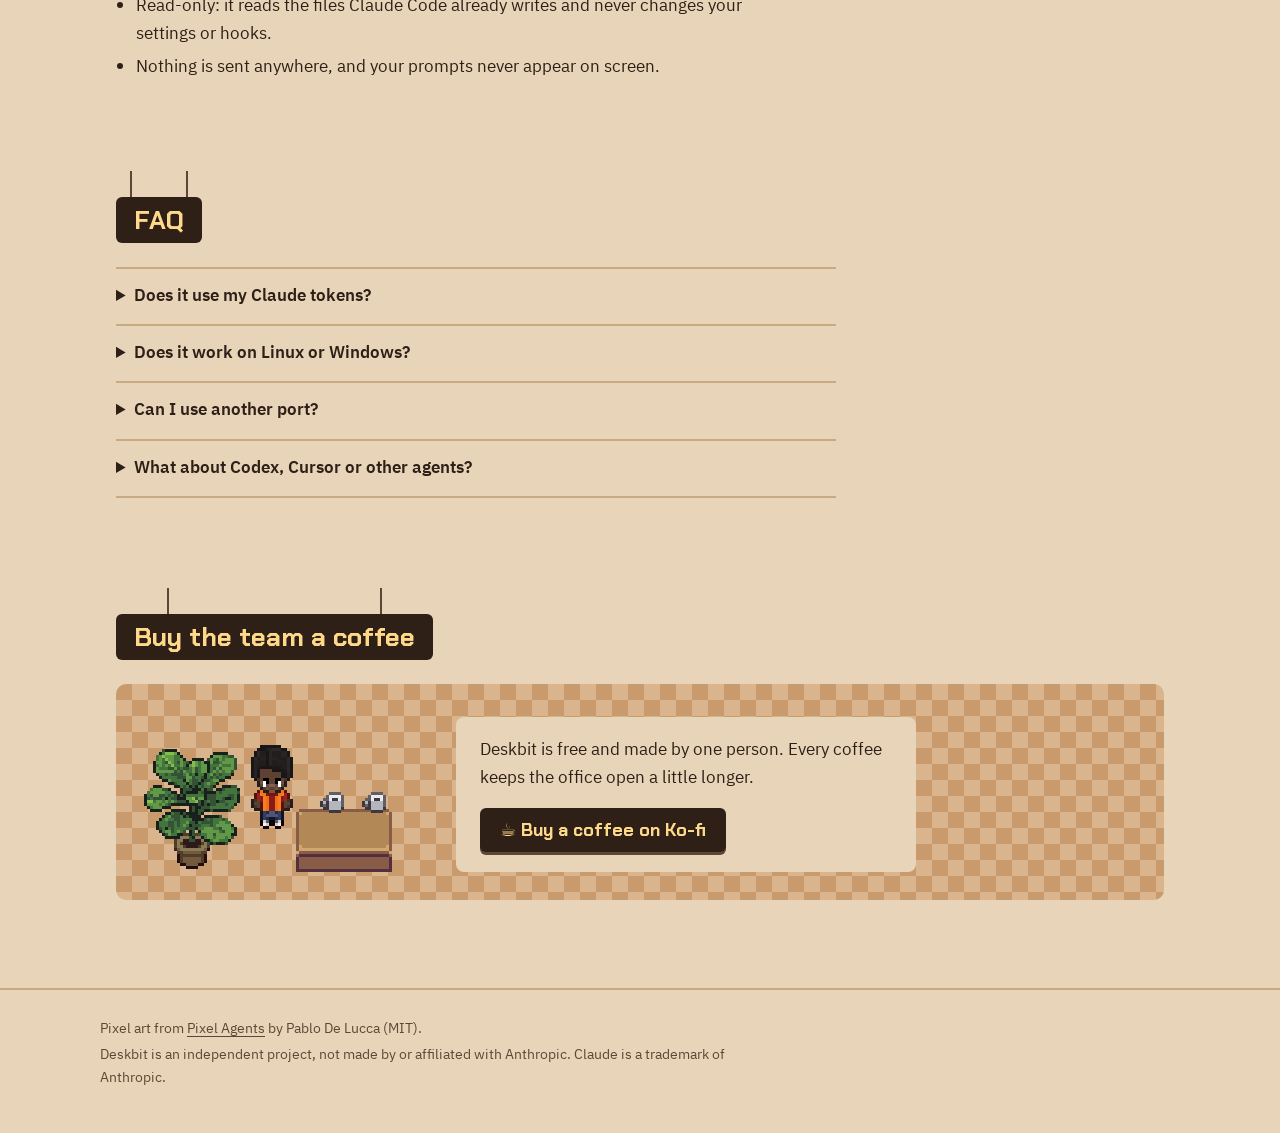
==== commit ddfb53e2: "Website: version-stamped stylesheet and script Built from deskbit-app (bun scripts/build-site.ts).  " ====
--- a/index.html
+++ b/index.html
@@ -32,7 +32,7 @@
     <link rel="preconnect" href="https://fonts.googleapis.com" />
     <link rel="preconnect" href="https://fonts.gstatic.com" crossorigin />
     <link href="https://fonts.googleapis.com/css2?family=Chakra+Petch:wght@500;700&family=IBM+Plex+Mono:wght@500&family=IBM+Plex+Sans+Thai:wght@400;600&display=swap" rel="stylesheet" />
-    <link rel="stylesheet" href="site.css" />
+    <link rel="stylesheet" href="site.css?v=20vf7jmo" />
   </head>
   <body>
     <header class="bar">
@@ -249,6 +249,6 @@
       </p>
     </footer>
 
-    <script src="site.js"></script>
+    <script src="site.js?v=2lzkzrwi"></script>
   </body>
 </html>
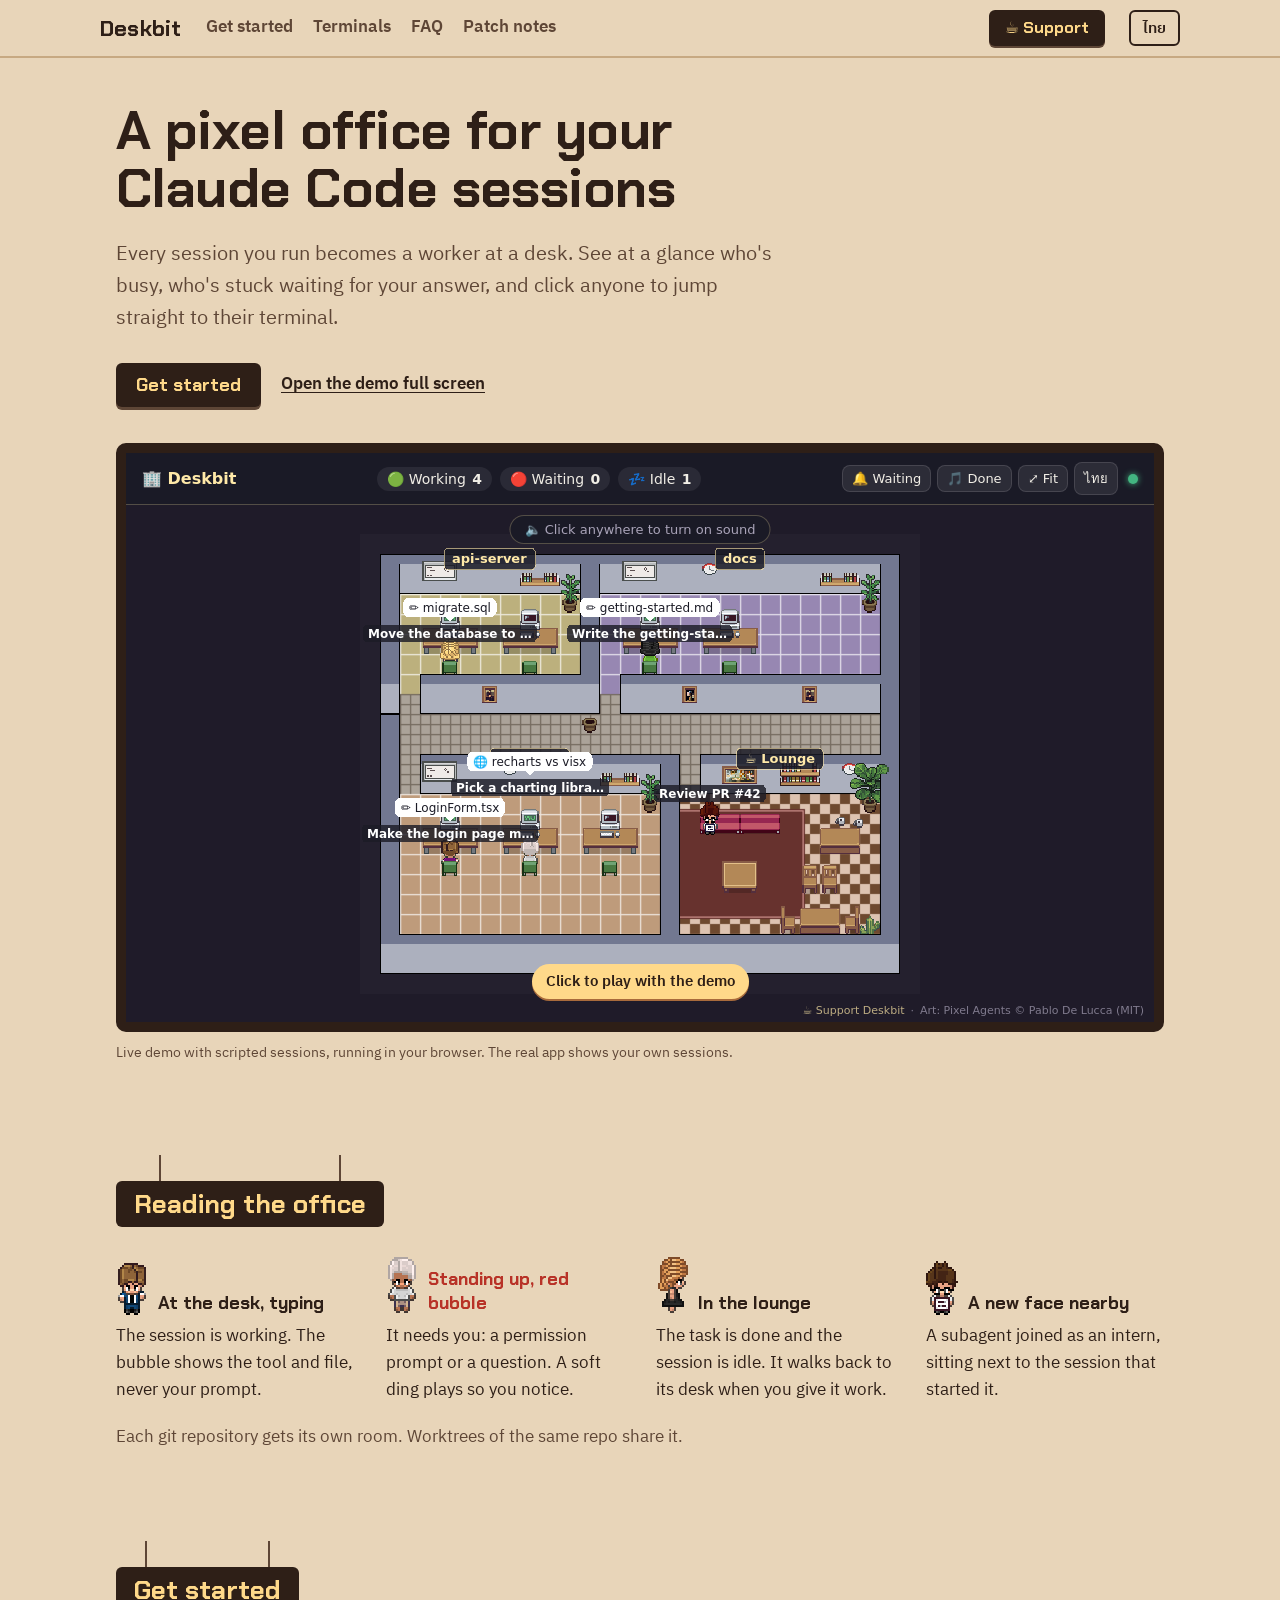
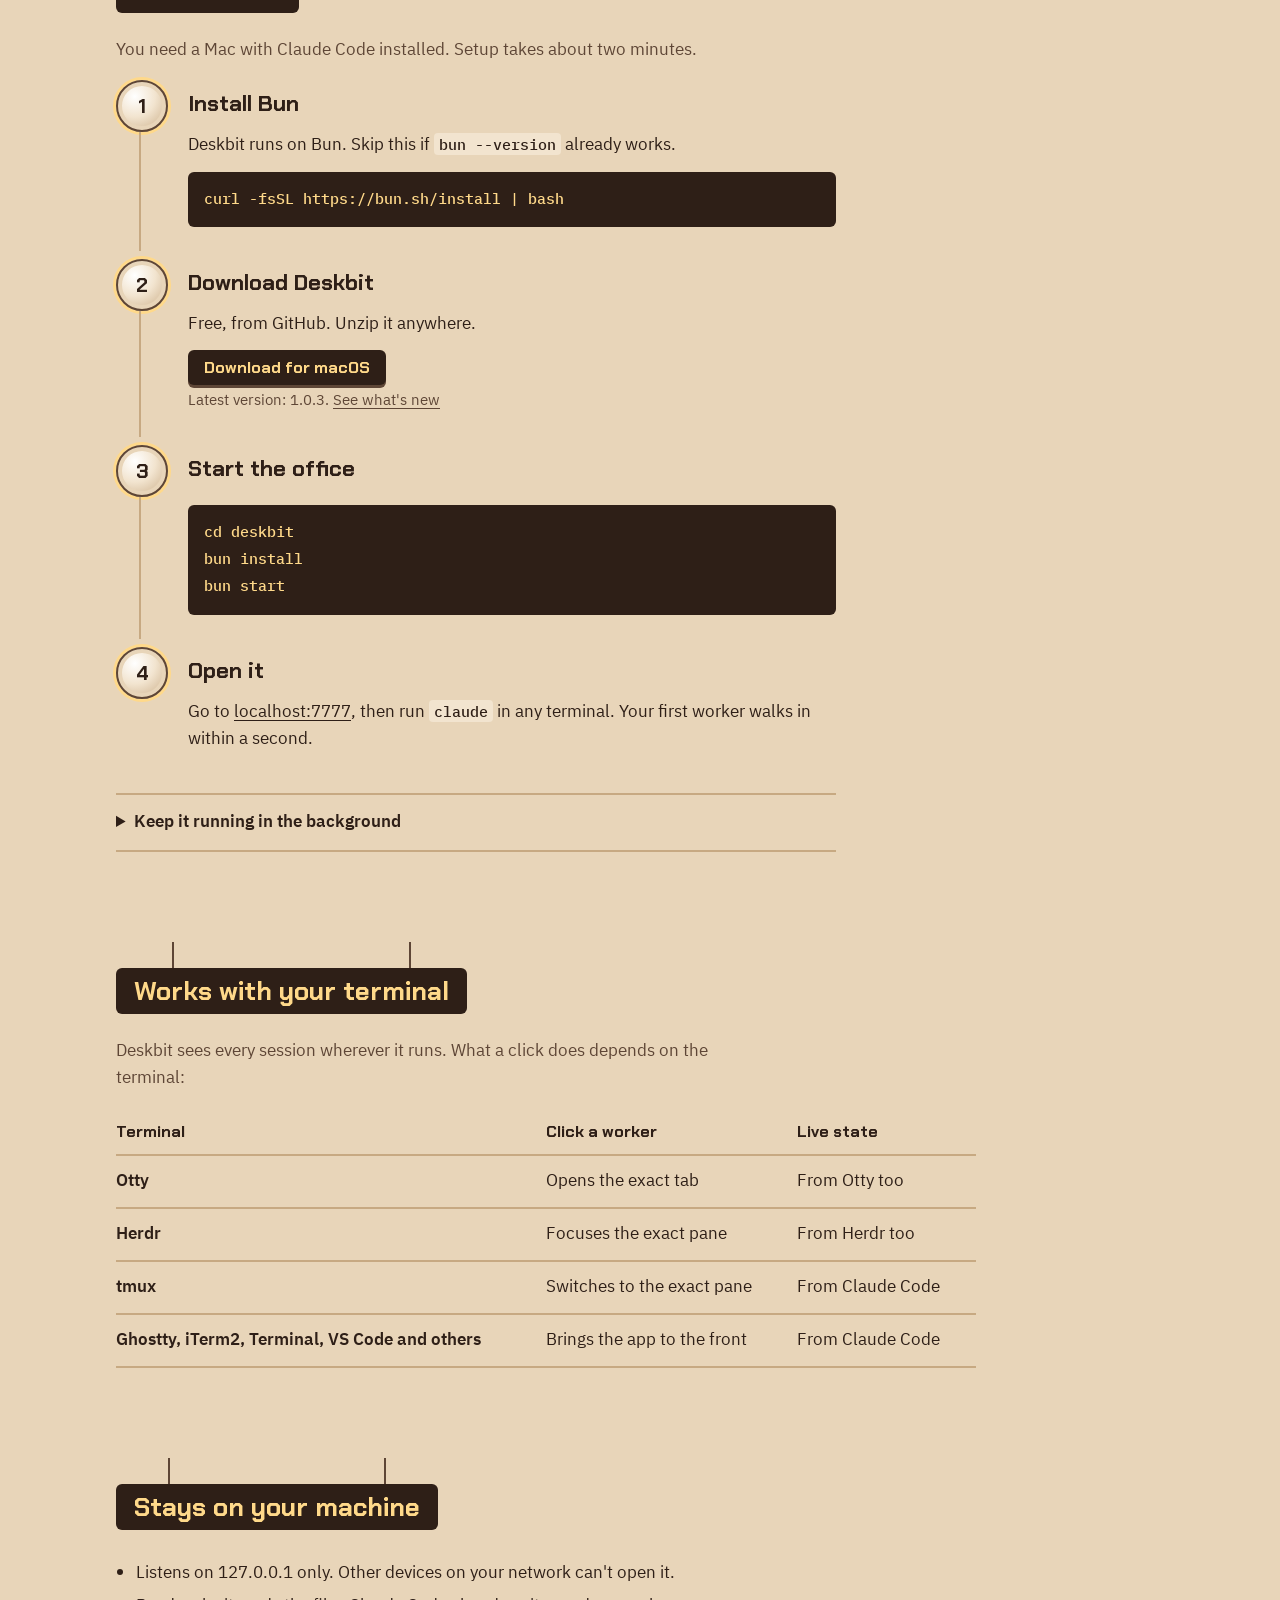
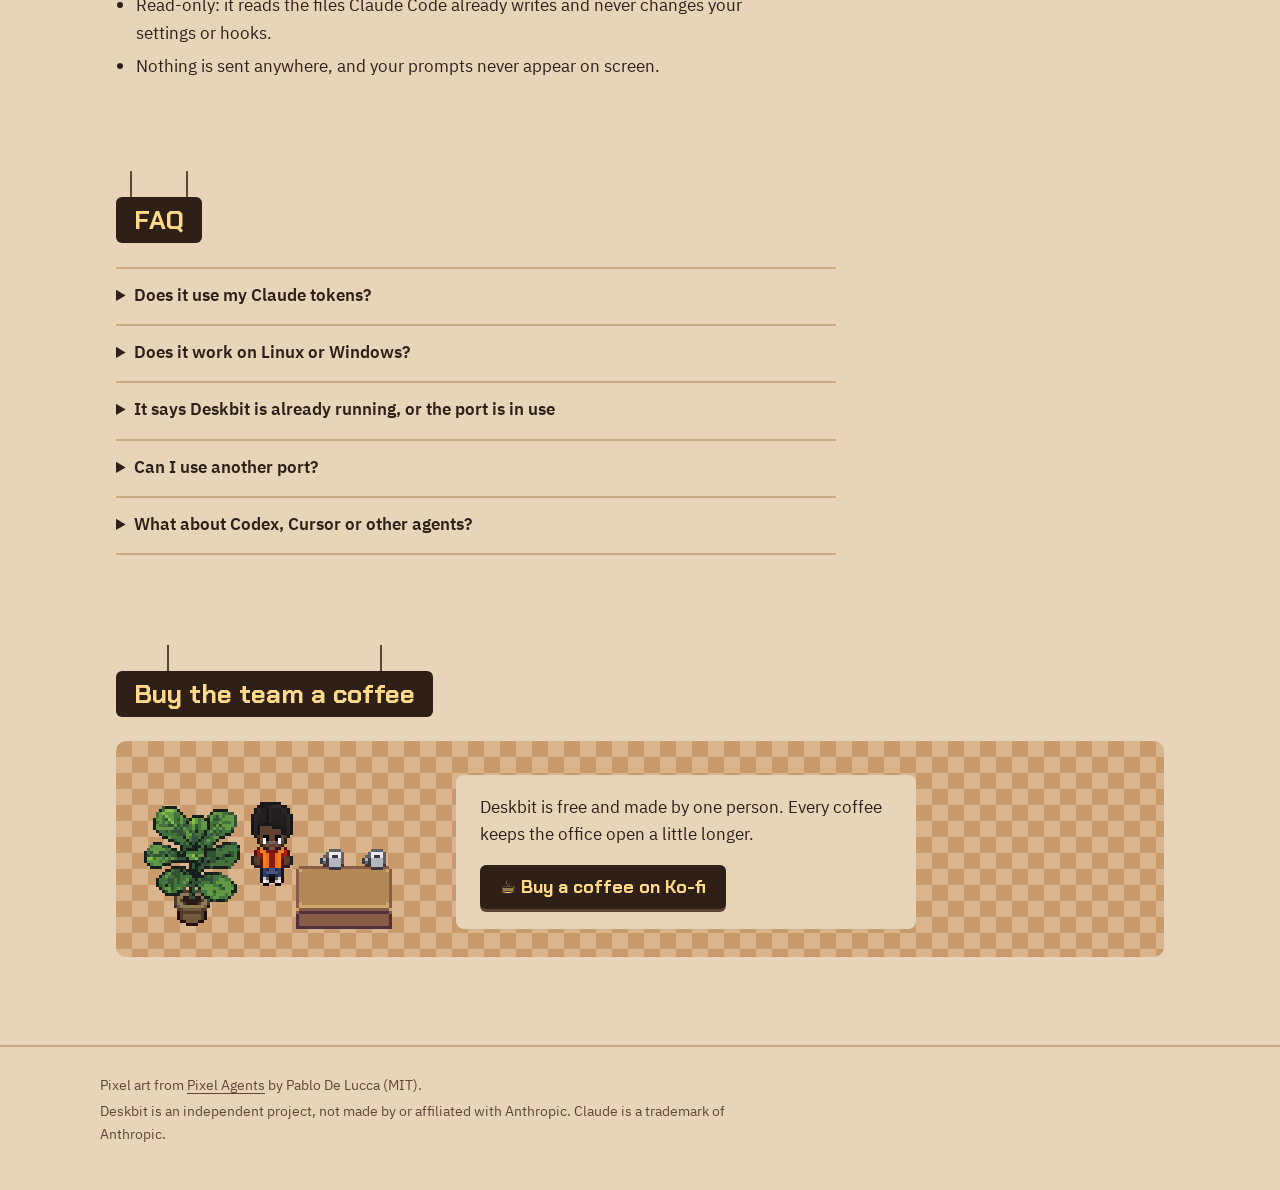
==== commit 6877e6ae: "Website: Deskbit 1.0.3 (patch notes, busy-port FAQ) Built from deskbit-app (bun scripts/build-site.t" ====
--- a/index.html
+++ b/index.html
@@ -122,8 +122,8 @@
             <p data-lang="en">Free, from GitHub. Unzip it anywhere.</p>
             <p data-lang="th">โหลดฟรีจาก GitHub แล้วแตกไฟล์ไว้ที่ไหนก็ได้</p>
             <a class="plate small" href="https://github.com/JRChanakarn/deskbit/releases/latest" rel="noopener"><span data-lang="en">Download for macOS</span><span data-lang="th">ดาวน์โหลดสำหรับ macOS</span></a>
-            <p class="version" data-lang="en">Latest version: 1.0.2. <a href="patch-notes.html">See what's new</a></p>
-            <p class="version" data-lang="th">เวอร์ชันล่าสุด 1.0.2 <a href="patch-notes.html">ดูว่ามีอะไรใหม่</a></p>
+            <p class="version" data-lang="en">Latest version: 1.0.3. <a href="patch-notes.html">See what's new</a></p>
+            <p class="version" data-lang="th">เวอร์ชันล่าสุด 1.0.3 <a href="patch-notes.html">ดูว่ามีอะไรใหม่</a></p>
           </li>
           <li>
             <h3><span data-lang="en">Start the office</span><span data-lang="th">เปิดออฟฟิศ</span></h3>
@@ -207,6 +207,11 @@
           <summary><span data-lang="en">Does it work on Linux or Windows?</span><span data-lang="th">ใช้บน Linux หรือ Windows ได้ไหม</span></summary>
           <p data-lang="en">It's built and tested on macOS. On Linux the office works and tmux and Herdr panes can be focused, but it's less tested. Windows isn't supported yet.</p>
           <p data-lang="th">ทำและทดสอบบน macOS บน Linux ตัวออฟฟิศใช้ได้ และคลิกไป pane ของ tmux กับ Herdr ได้ แต่ยังทดสอบไม่มาก ส่วน Windows ยังไม่รองรับ</p>
+        </details>
+        <details>
+          <summary><span data-lang="en">It says Deskbit is already running, or the port is in use</span><span data-lang="th">ขึ้นว่า Deskbit เปิดอยู่แล้ว หรือพอร์ตถูกใช้อยู่</span></summary>
+          <p data-lang="en">If Deskbit is already running, often because you set it to start at login, just open <a href="http://localhost:7777">localhost:7777</a>. To run a second copy, or if another app holds the port, use a different one: <code>PORT=7778 bun start</code>.</p>
+          <p data-lang="th">ถ้า Deskbit เปิดอยู่แล้ว ซึ่งมักเป็นเพราะตั้งให้เปิดเองตอนล็อกอินไว้ ให้เข้า <a href="http://localhost:7777">localhost:7777</a> ได้เลย ถ้าอยากรันอีกตัว หรือพอร์ตถูกโปรแกรมอื่นใช้อยู่ ให้ใช้พอร์ตอื่น: <code>PORT=7778 bun start</code></p>
         </details>
         <details>
           <summary><span data-lang="en">Can I use another port?</span><span data-lang="th">เปลี่ยนพอร์ตได้ไหม</span></summary>
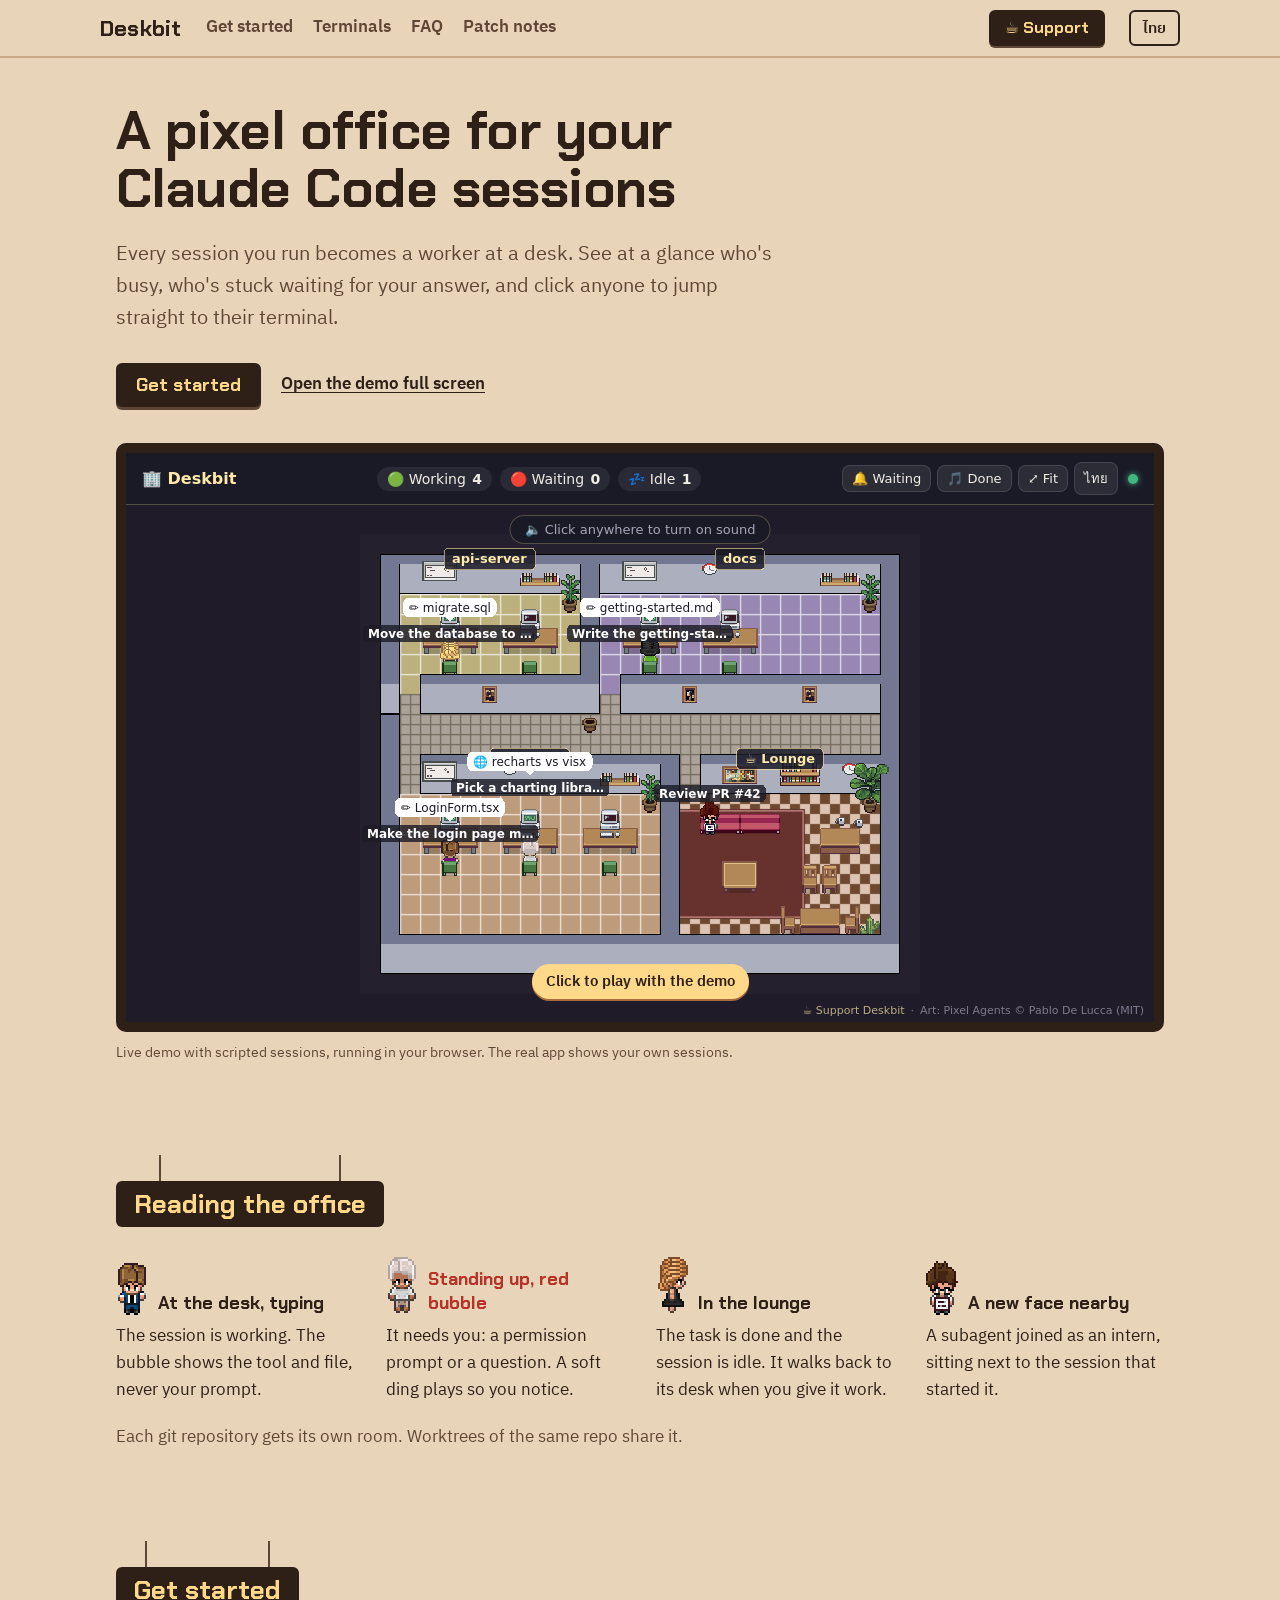
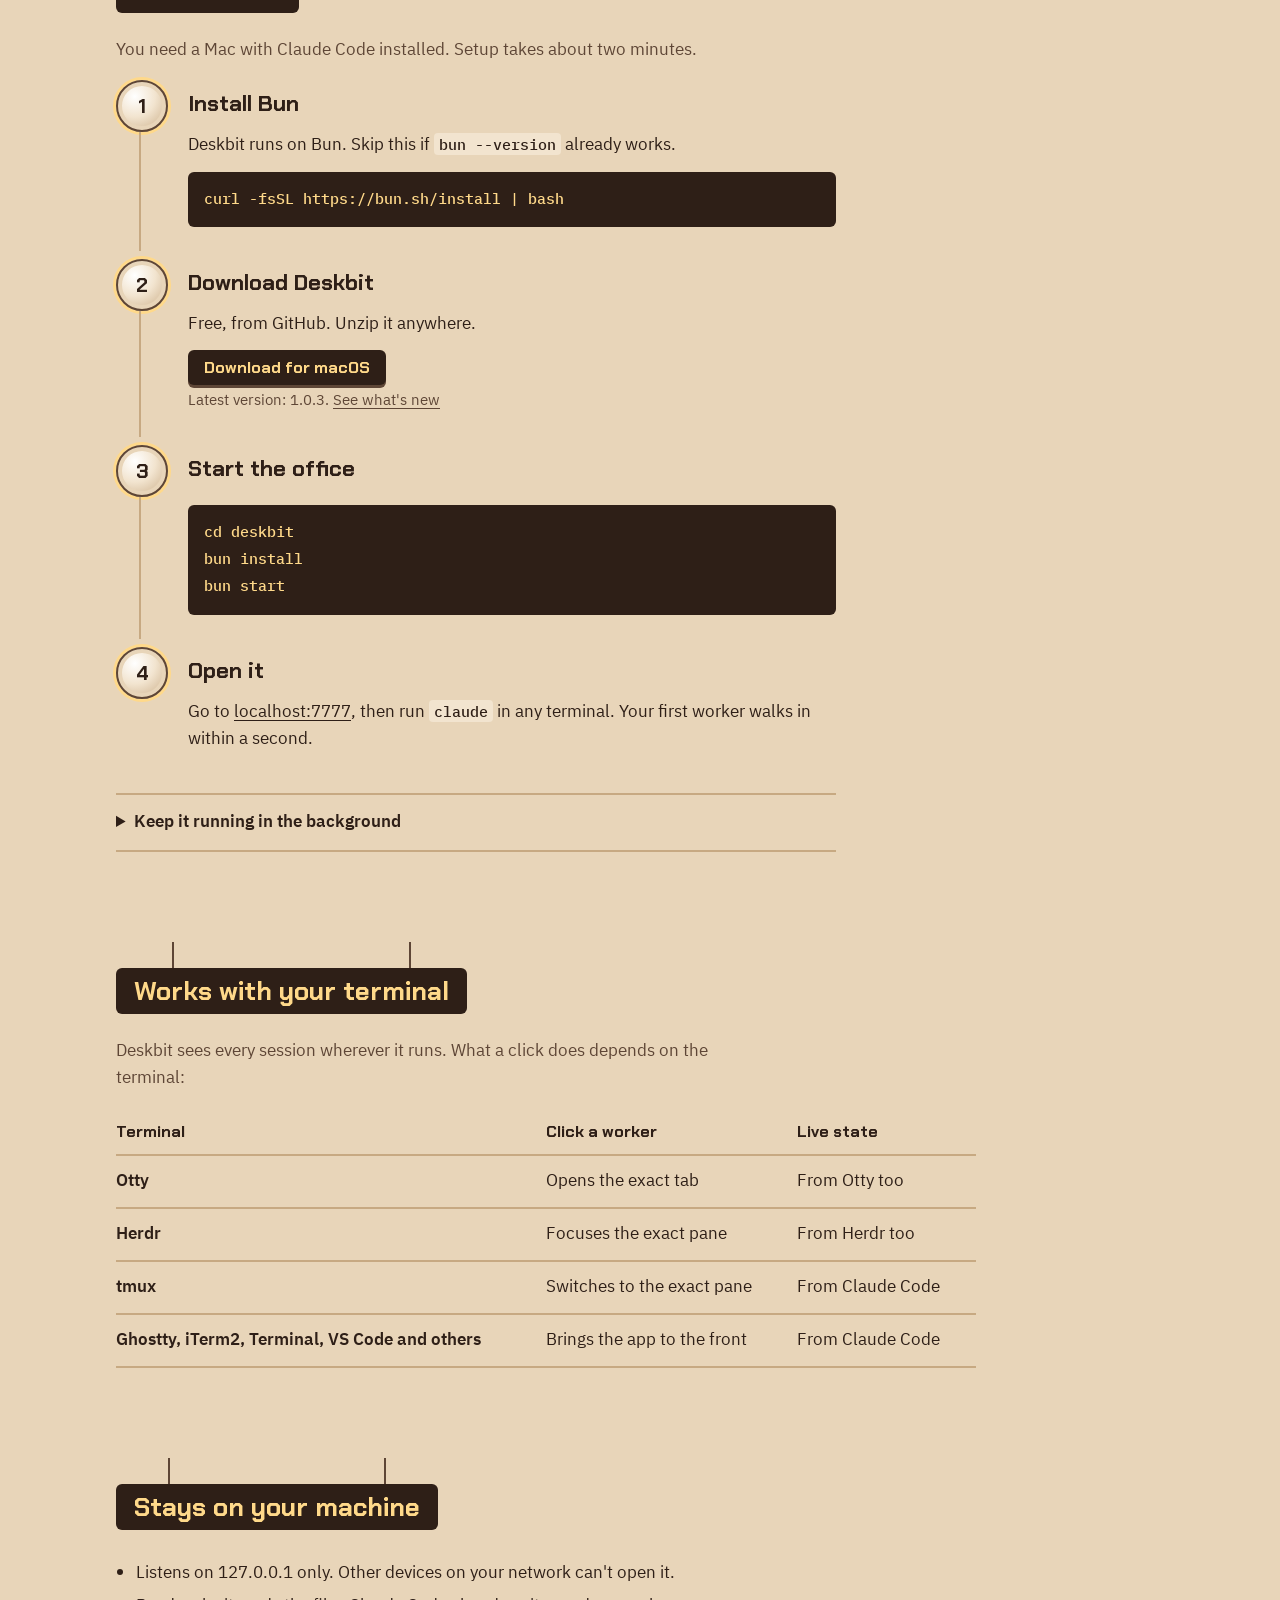
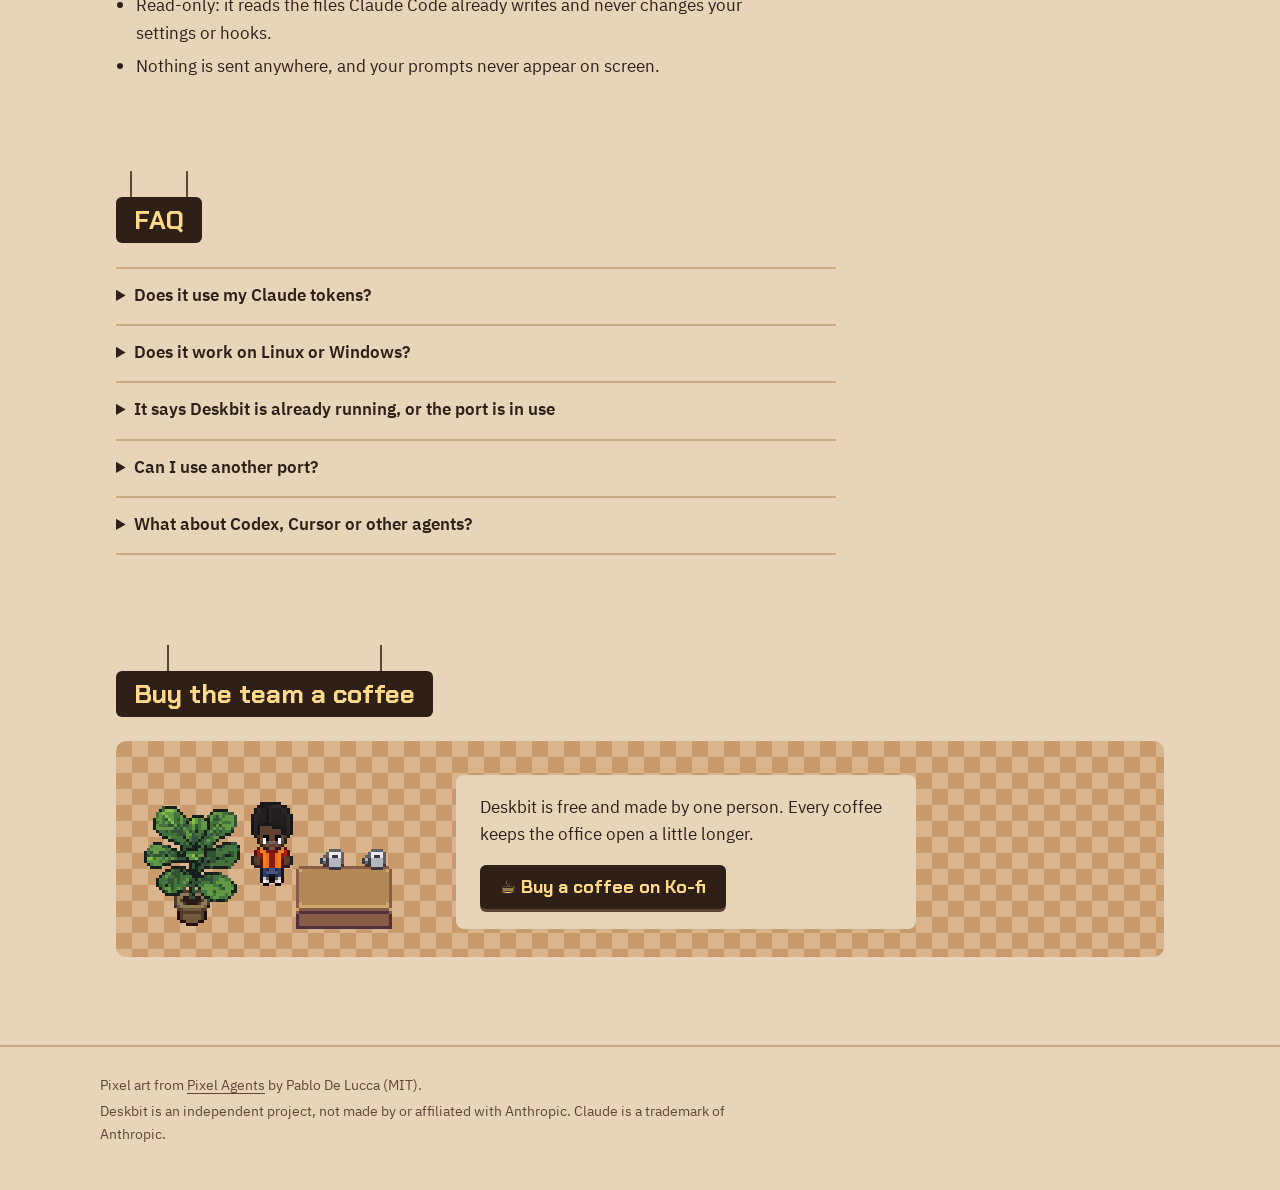
==== commit c2253fb1: "Add Cloudflare Web Analytics Co-Authored-By: Claude Opus 5.5 <noreply@anthropic.com> Claude-Session:" ====
--- a/index.html
+++ b/index.html
@@ -255,5 +255,7 @@
     </footer>
 
     <script src="site.js?v=2lzkzrwi"></script>
+    <!-- Cloudflare Web Analytics (cookieless) -->
+    <script defer src="https://static.cloudflareinsights.com/beacon.min.js" data-cf-beacon='{"token": "3e1b49b8cfef480ab8ecf1d619ee325d"}'></script>
   </body>
 </html>
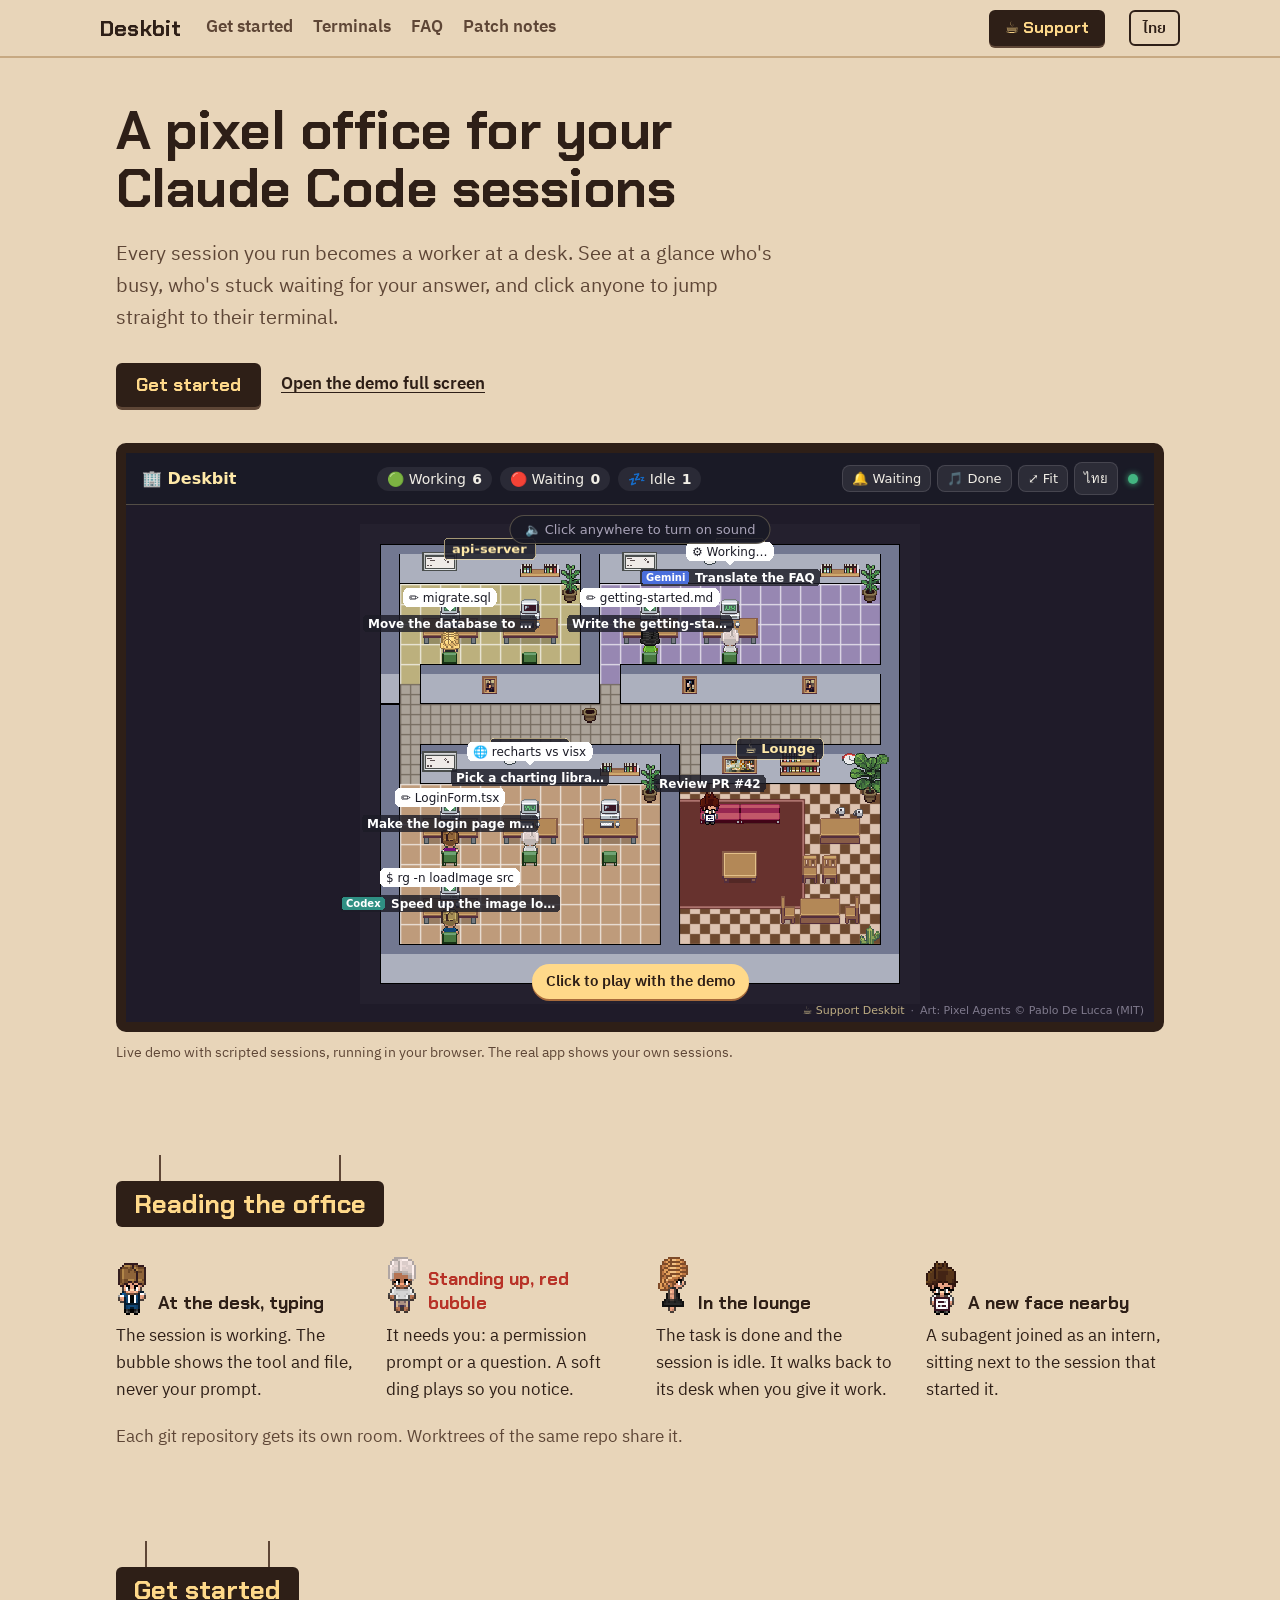
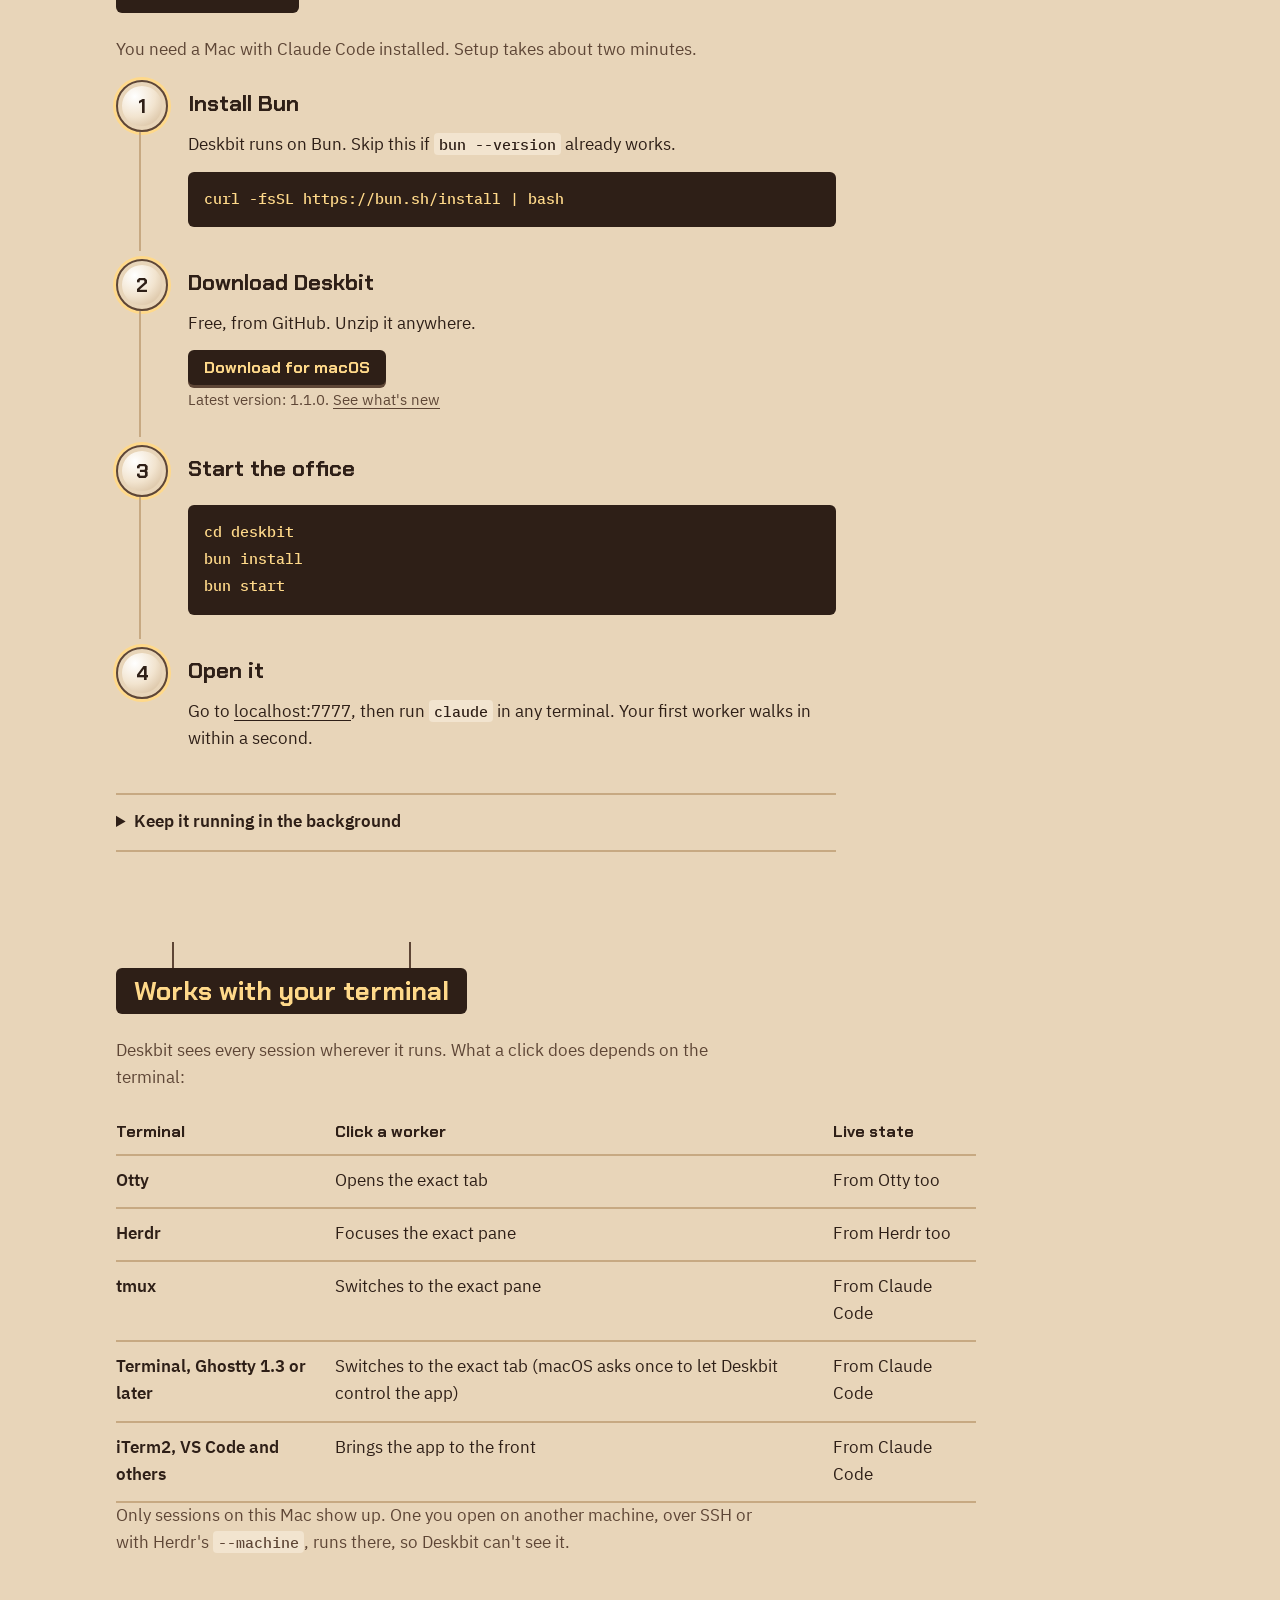
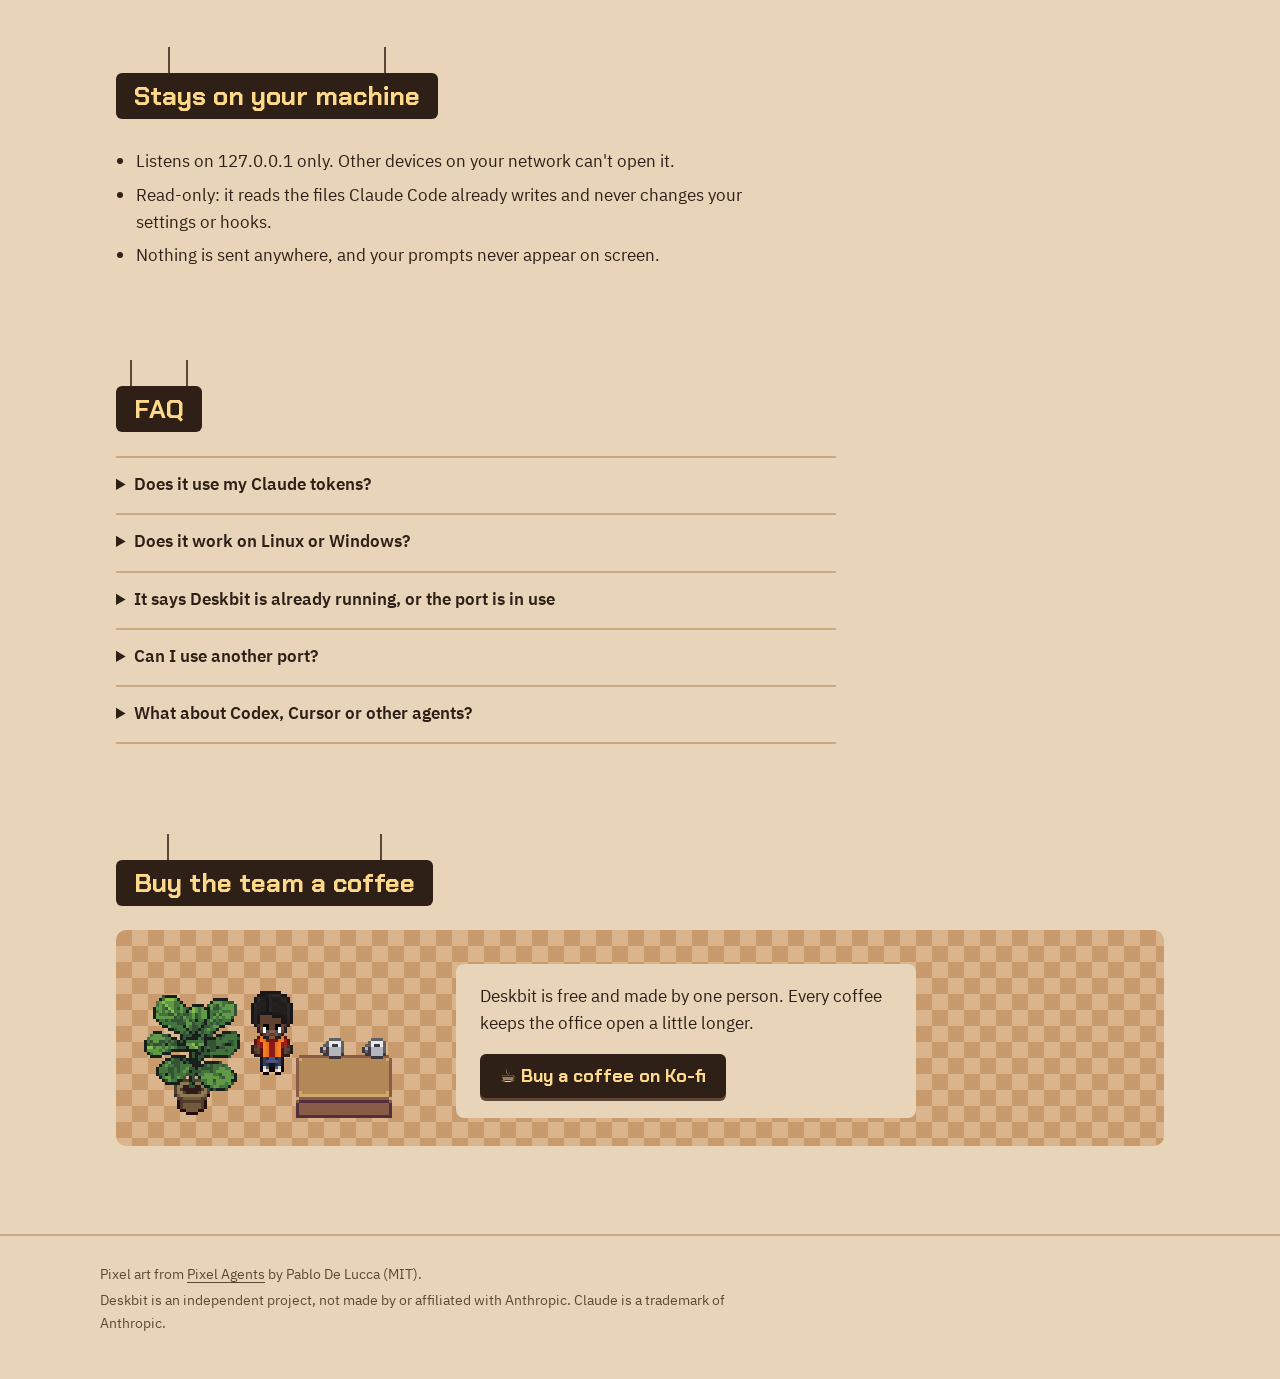
==== commit 7faffd9b: "Website: Deskbit 1.1.0 (Codex and other agents, exact-tab clicks) Co-Authored-By: Claude Opus 5.5 <n" ====
--- a/index.html
+++ b/index.html
@@ -122,8 +122,8 @@
             <p data-lang="en">Free, from GitHub. Unzip it anywhere.</p>
             <p data-lang="th">โหลดฟรีจาก GitHub แล้วแตกไฟล์ไว้ที่ไหนก็ได้</p>
             <a class="plate small" href="https://github.com/JRChanakarn/deskbit/releases/latest" rel="noopener"><span data-lang="en">Download for macOS</span><span data-lang="th">ดาวน์โหลดสำหรับ macOS</span></a>
-            <p class="version" data-lang="en">Latest version: 1.0.3. <a href="patch-notes.html">See what's new</a></p>
-            <p class="version" data-lang="th">เวอร์ชันล่าสุด 1.0.3 <a href="patch-notes.html">ดูว่ามีอะไรใหม่</a></p>
+            <p class="version" data-lang="en">Latest version: 1.1.0. <a href="patch-notes.html">See what's new</a></p>
+            <p class="version" data-lang="th">เวอร์ชันล่าสุด 1.1.0 <a href="patch-notes.html">ดูว่ามีอะไรใหม่</a></p>
           </li>
           <li>
             <h3><span data-lang="en">Start the office</span><span data-lang="th">เปิดออฟฟิศ</span></h3>
@@ -176,12 +176,19 @@
               <td><span data-lang="en">From Claude Code</span><span data-lang="th">จาก Claude Code</span></td>
             </tr>
             <tr>
-              <td><span data-lang="en">Ghostty, iTerm2, Terminal, VS Code and others</span><span data-lang="th">Ghostty, iTerm2, Terminal, VS Code และอื่นๆ</span></td>
+              <td><span data-lang="en">Terminal, Ghostty 1.3 or later</span><span data-lang="th">Terminal, Ghostty 1.3 ขึ้นไป</span></td>
+              <td><span data-lang="en">Switches to the exact tab (macOS asks once to let Deskbit control the app)</span><span data-lang="th">สลับไปแท็บนั้นตรงๆ (ครั้งแรก macOS จะถามว่าให้ Deskbit ควบคุมแอปได้ไหม)</span></td>
+              <td><span data-lang="en">From Claude Code</span><span data-lang="th">จาก Claude Code</span></td>
+            </tr>
+            <tr>
+              <td><span data-lang="en">iTerm2, VS Code and others</span><span data-lang="th">iTerm2, VS Code และอื่นๆ</span></td>
               <td><span data-lang="en">Brings the app to the front</span><span data-lang="th">ดึงแอปขึ้นมาข้างหน้า</span></td>
               <td><span data-lang="en">From Claude Code</span><span data-lang="th">จาก Claude Code</span></td>
             </tr>
           </tbody>
         </table>
+        <p class="note" data-lang="en">Only sessions on this Mac show up. One you open on another machine, over SSH or with Herdr's <code>--machine</code>, runs there, so Deskbit can't see it.</p>
+        <p class="note" data-lang="th">เห็นเฉพาะ session ที่รันบน Mac เครื่องนี้ ถ้าเปิดบนเครื่องอื่นผ่าน SSH หรือ <code>--machine</code> ของ Herdr ตัว session จะรันอยู่ที่เครื่องนั้น Deskbit จึงมองไม่เห็น</p>
       </section>
 
       <section class="private" aria-labelledby="private-title">
@@ -220,8 +227,8 @@
         </details>
         <details>
           <summary><span data-lang="en">What about Codex, Cursor or other agents?</span><span data-lang="th">ใช้กับ Codex, Cursor หรือ agent อื่นได้ไหม</span></summary>
-          <p data-lang="en">Claude Code only for now.</p>
-          <p data-lang="th">ตอนนี้รองรับเฉพาะ Claude Code</p>
+          <p data-lang="en">Codex works in any terminal, with the same bubbles as Claude. Gemini, Cursor, OpenCode, Amp and others show up when they run in Herdr or Otty, as working, waiting or idle. Codex doesn't record when it's waiting for your approval, so its red bubble only shows when it runs in Herdr.</p>
+          <p data-lang="th">Codex ใช้ได้ในทุกเทอร์มินัล และมีบับเบิลบอกงานเหมือน Claude ส่วน Gemini, Cursor, OpenCode, Amp และตัวอื่นๆ จะขึ้นในออฟฟิศเมื่อเปิดใน Herdr หรือ Otty โดยบอกได้ว่ากำลังทำงาน รอตอบ หรือว่าง ส่วน Codex ไม่ได้บันทึกไว้ว่ากำลังรอให้คุณอนุมัติ บับเบิลแดงของ Codex จึงขึ้นเฉพาะตอนเปิดใน Herdr</p>
         </details>
       </section>
 
